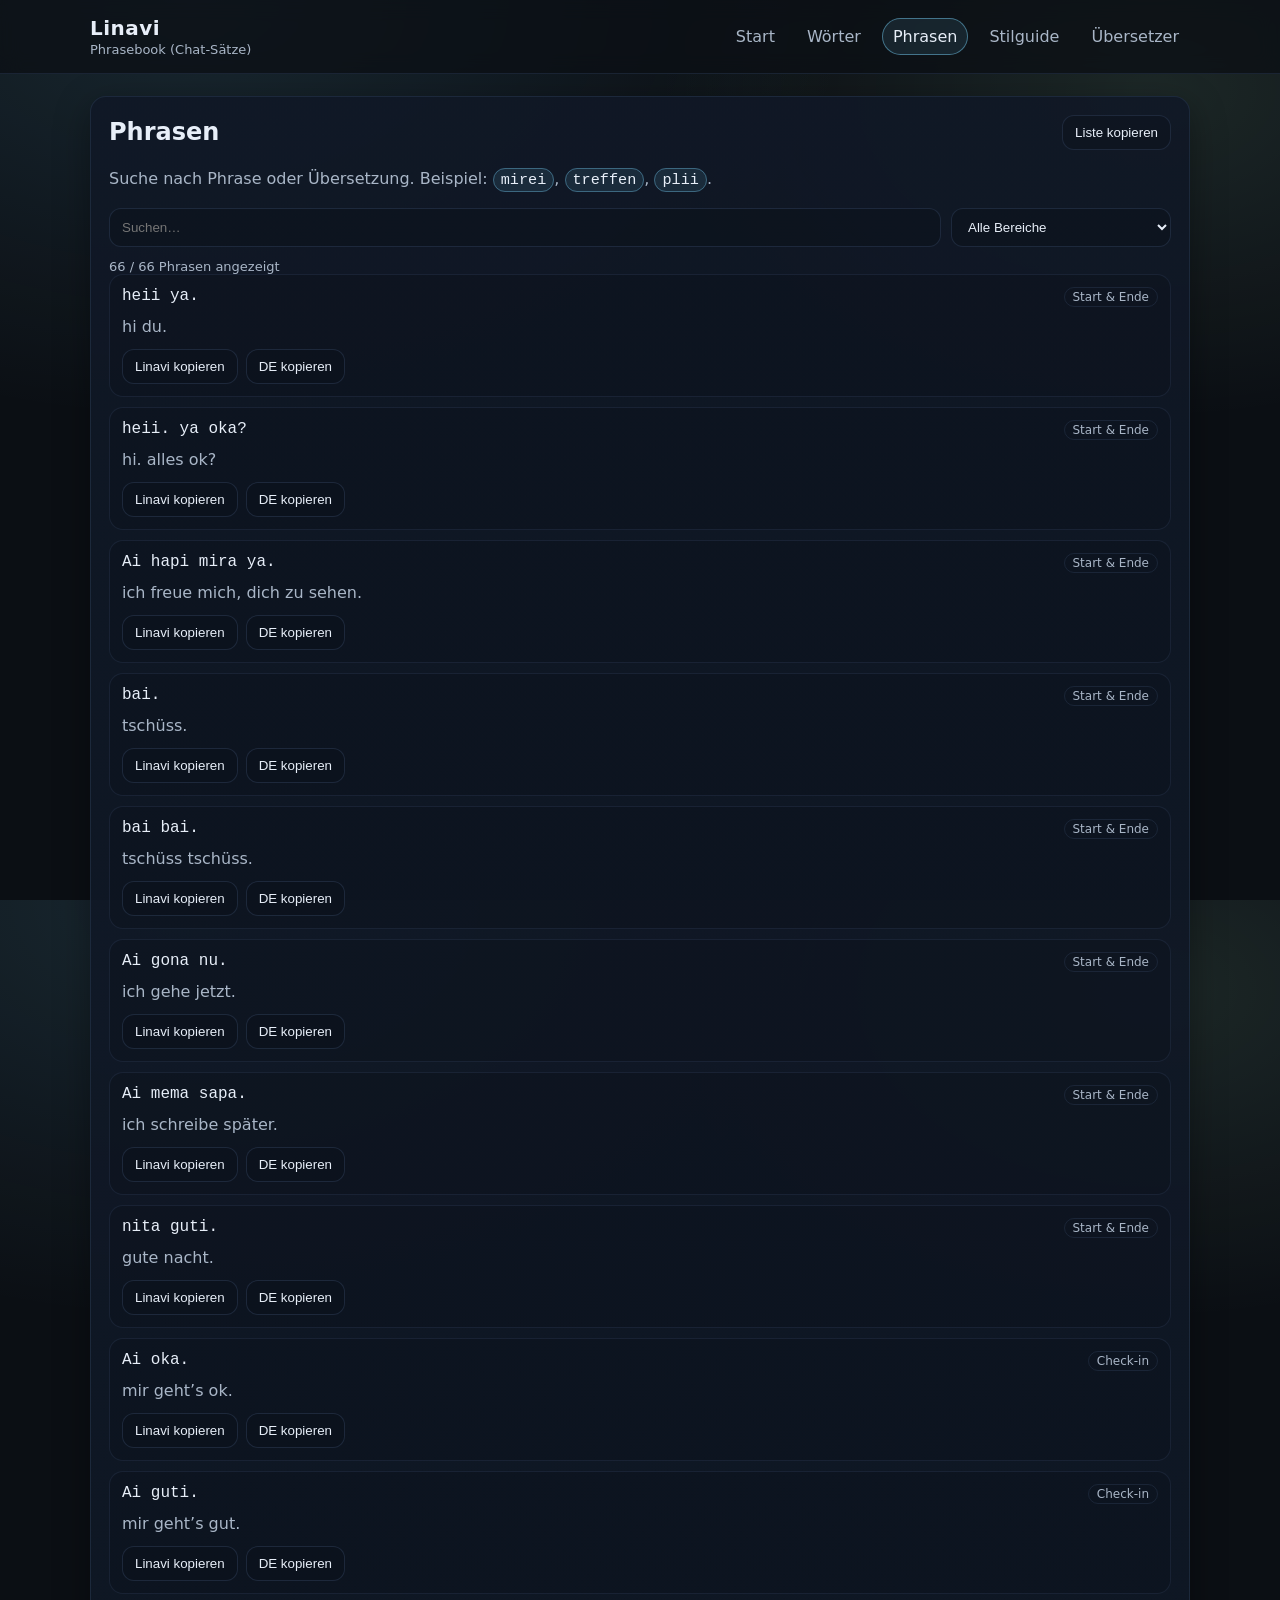
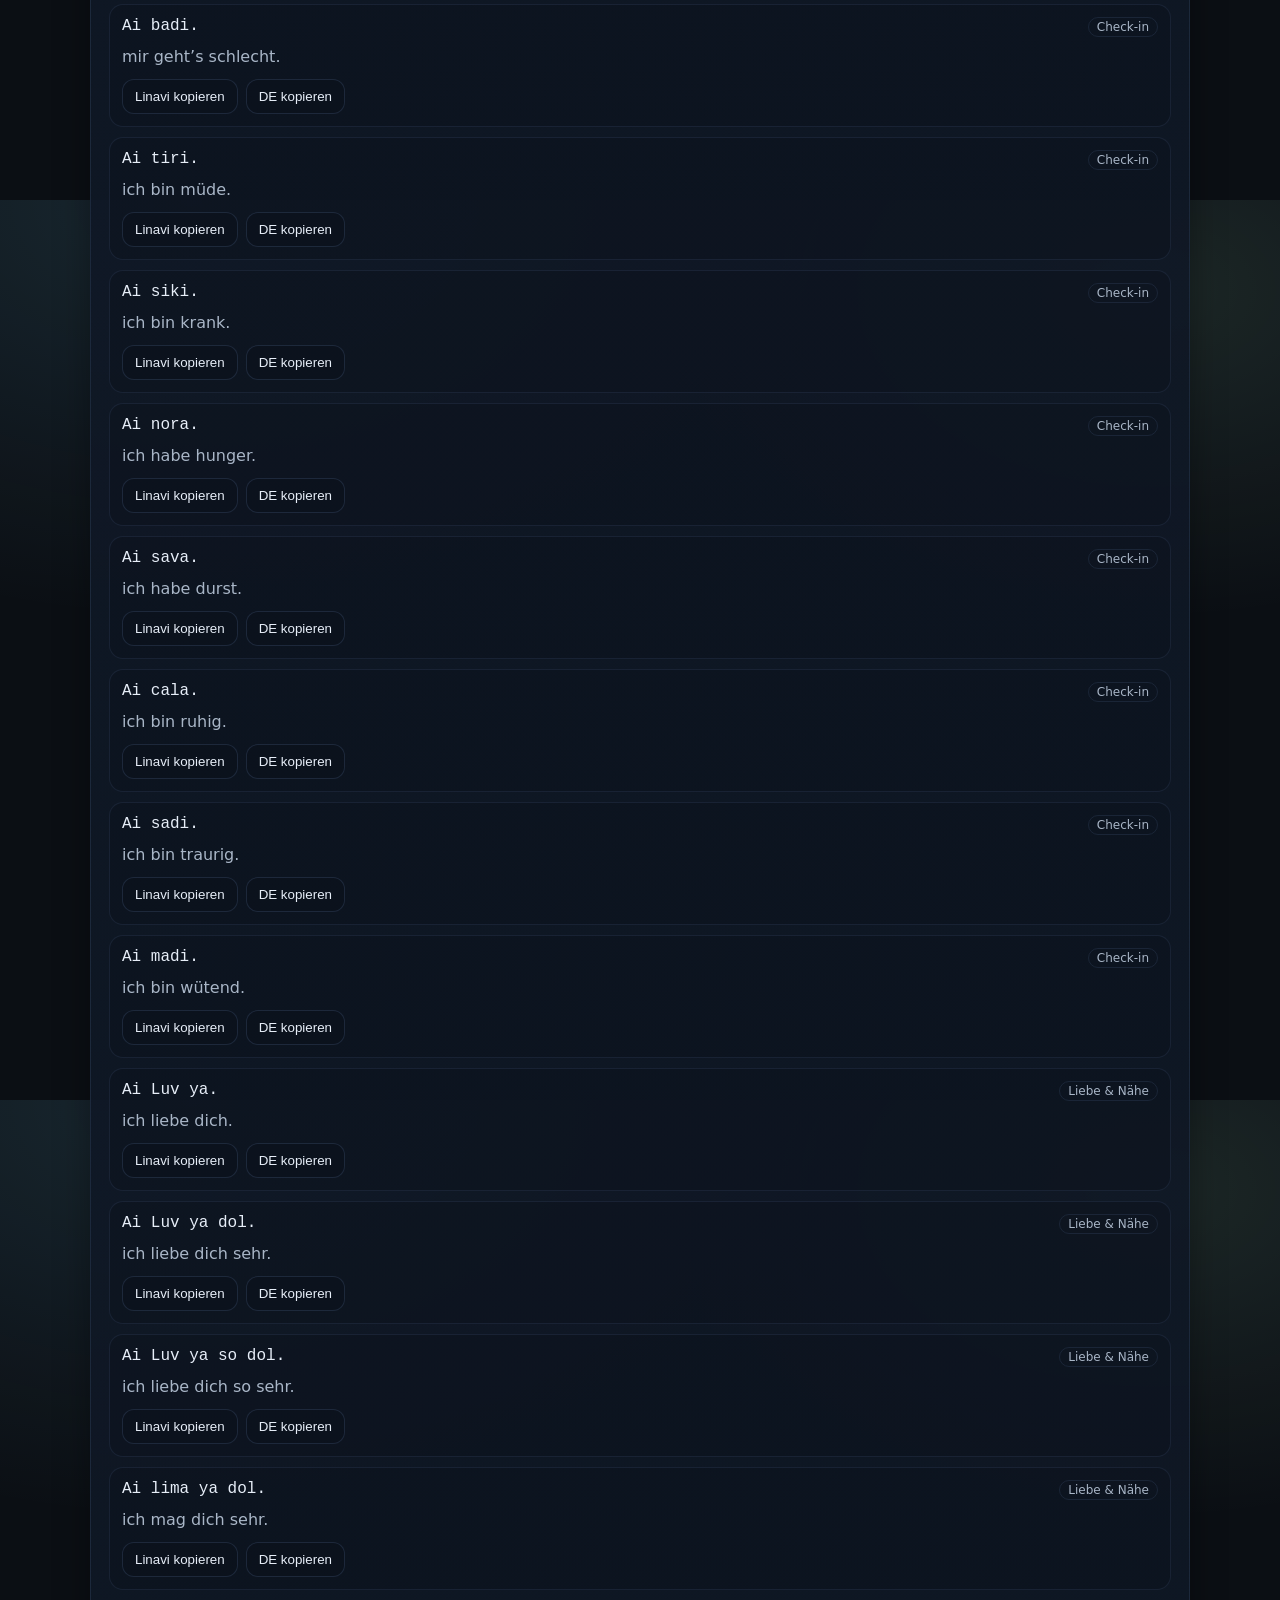
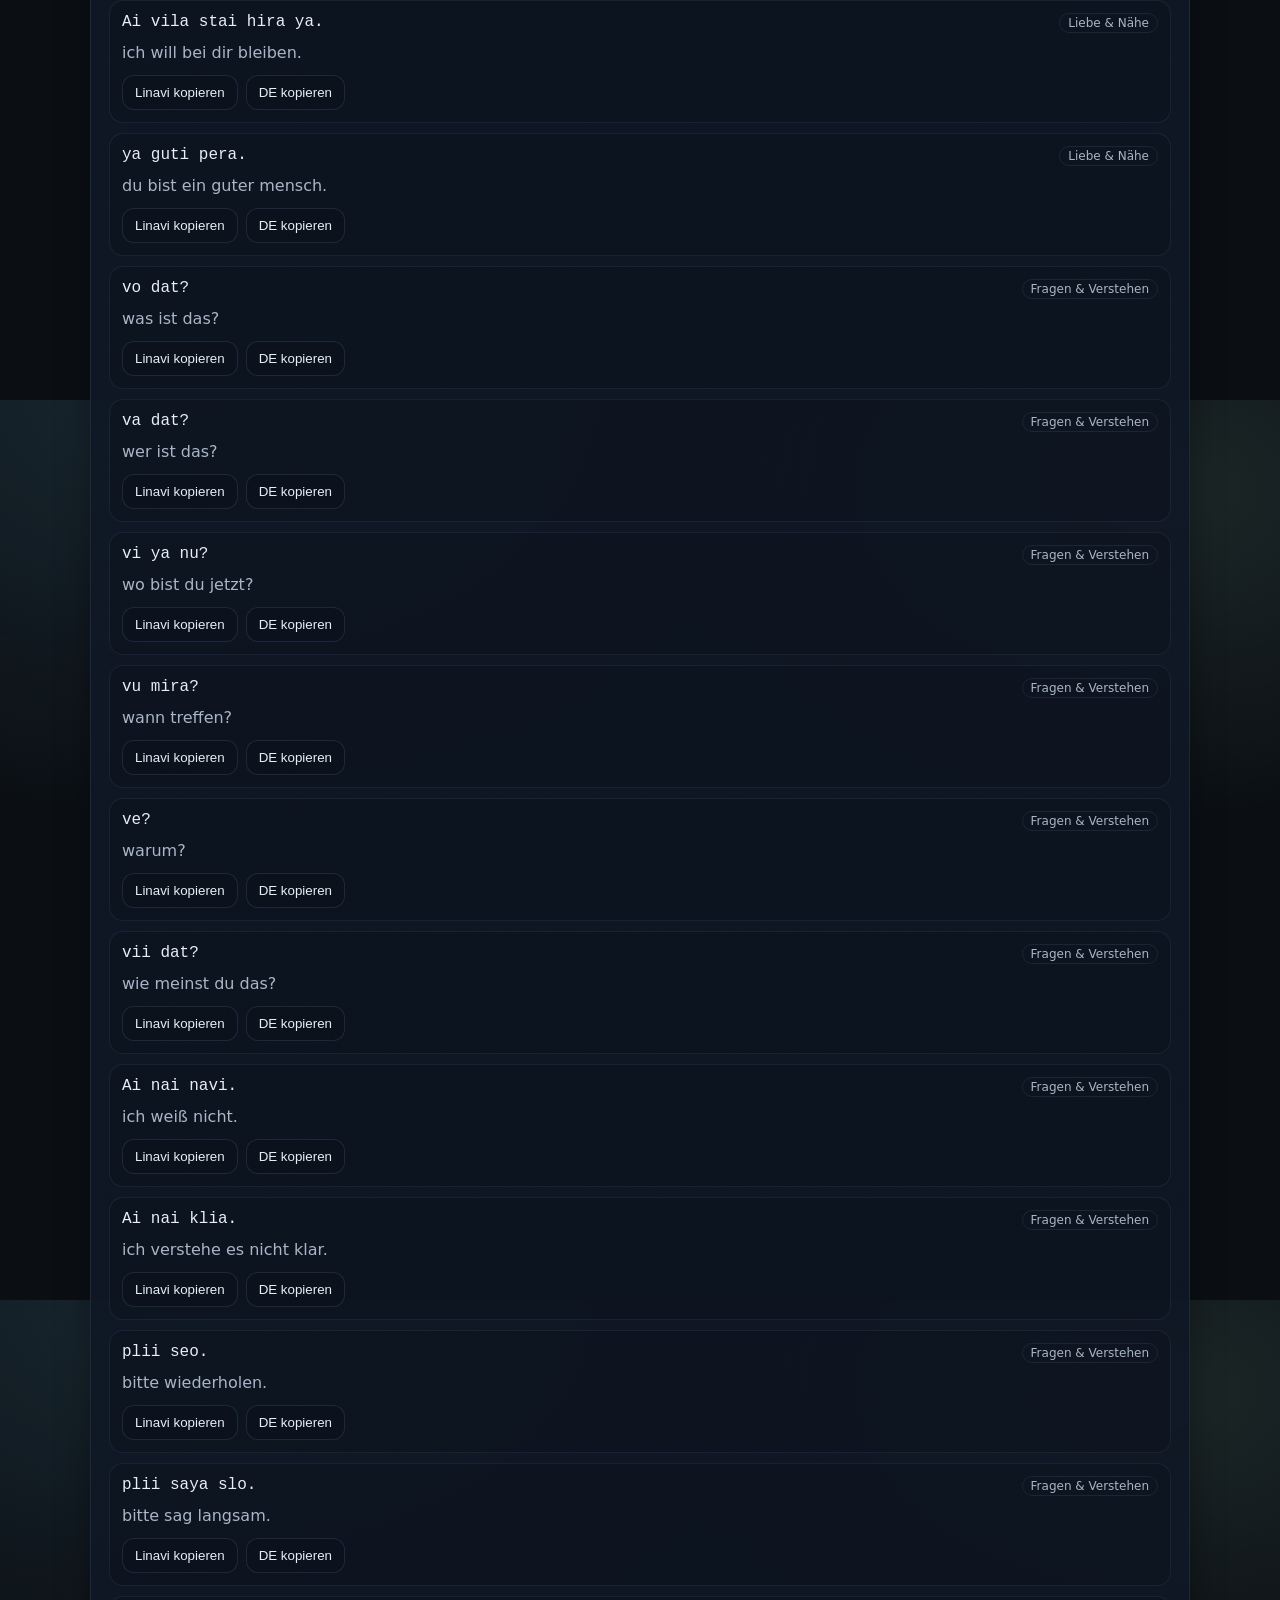
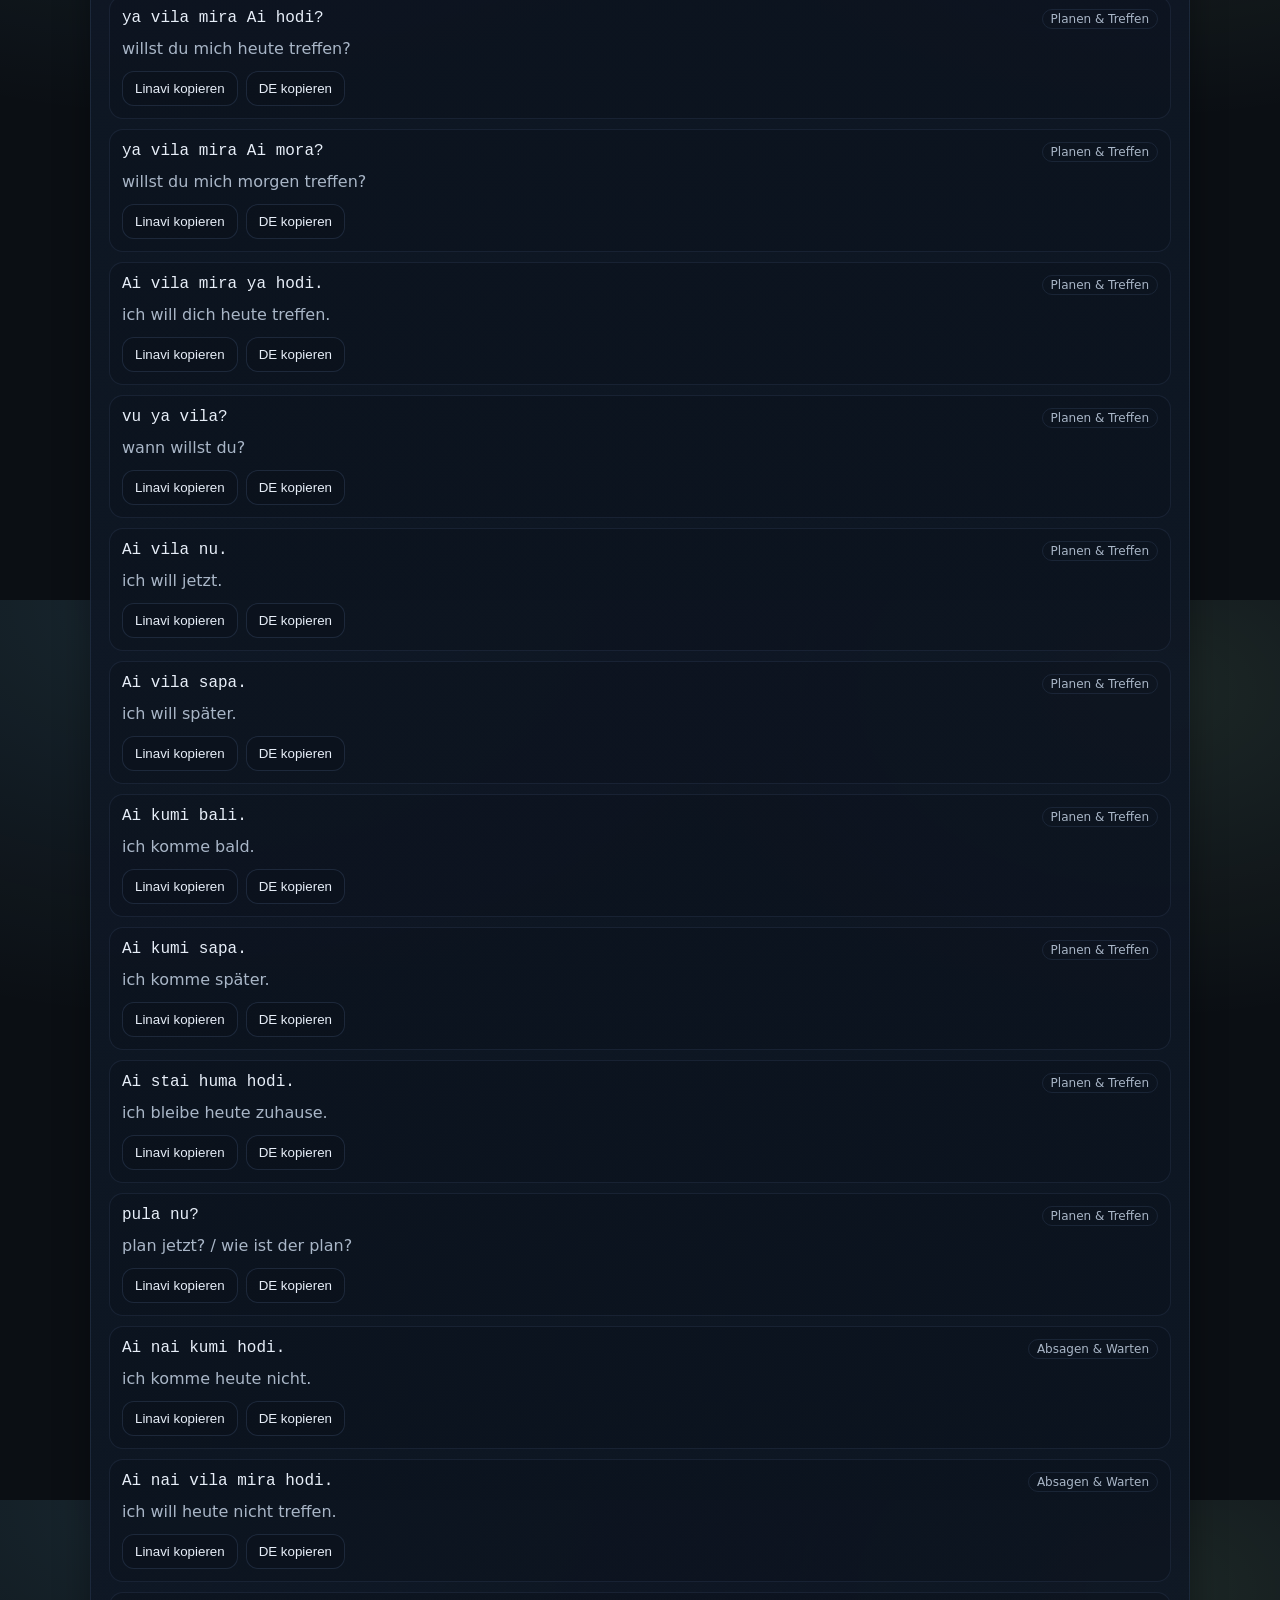
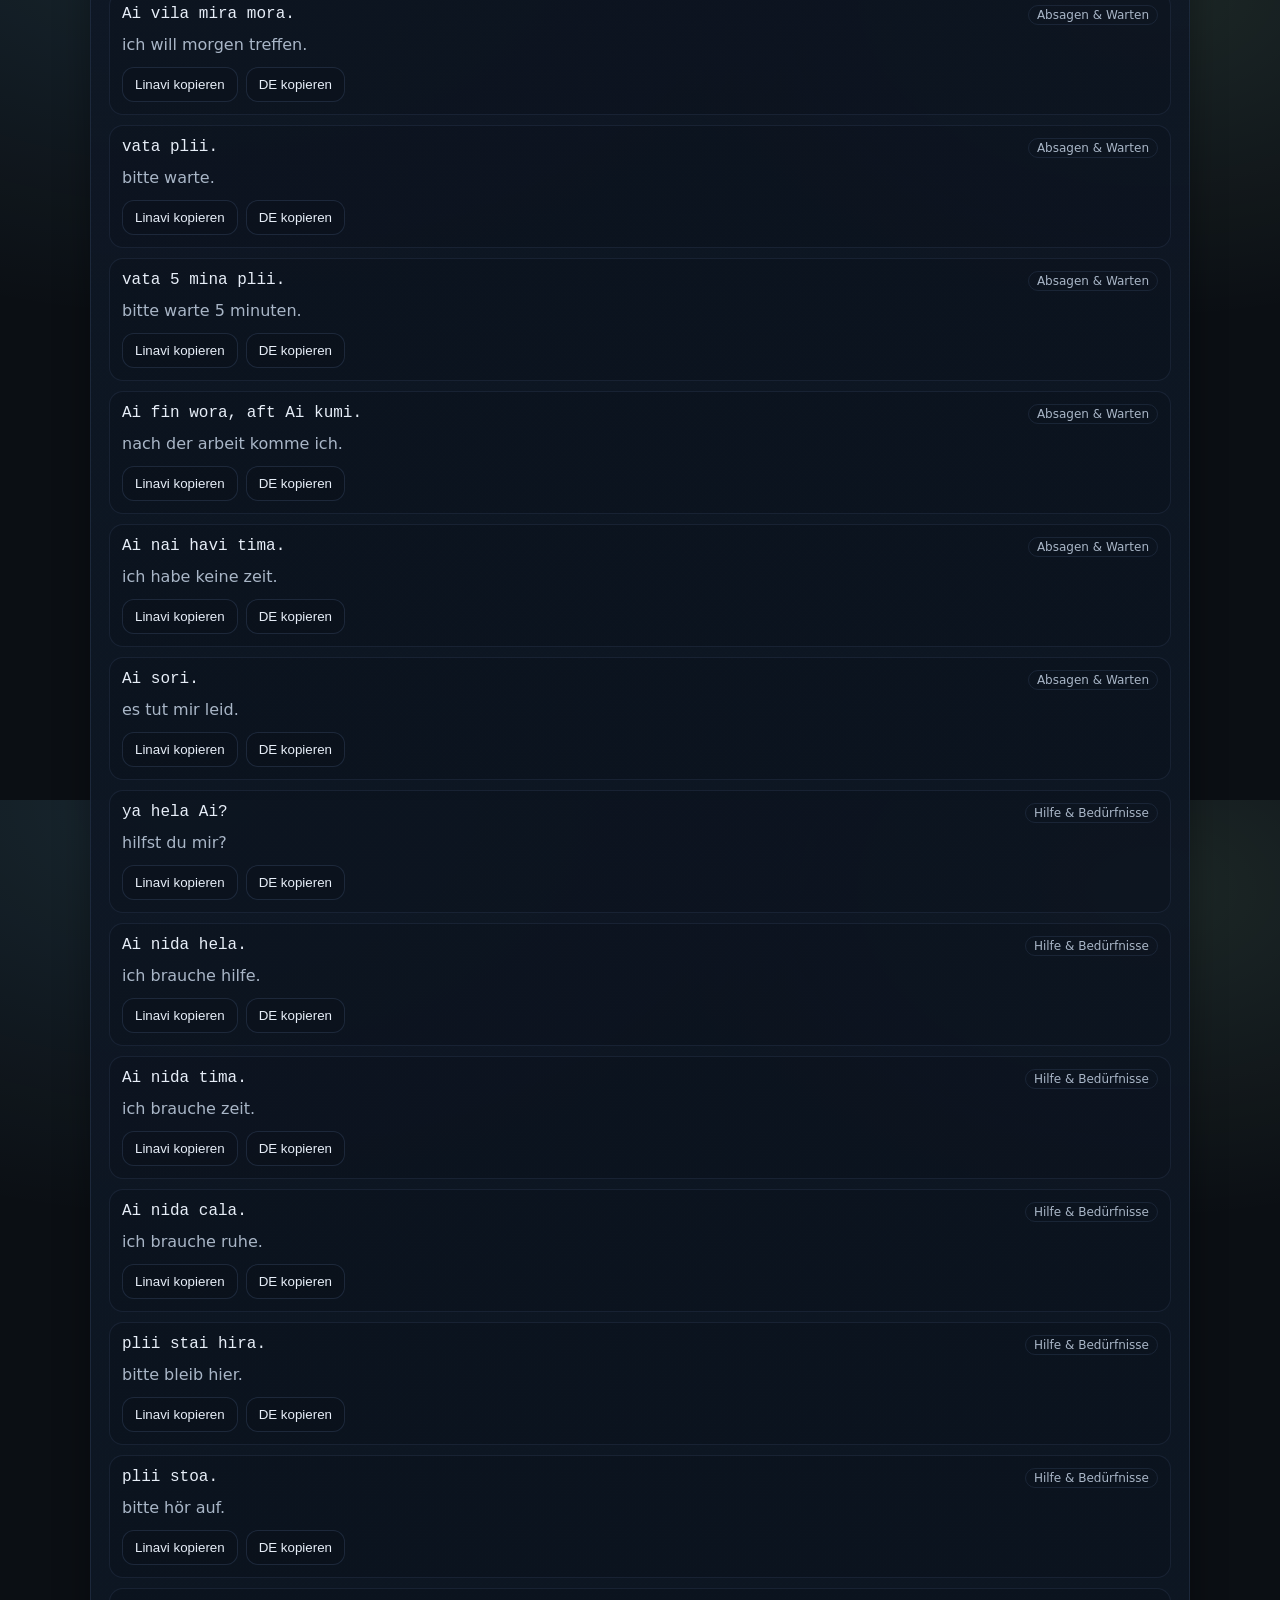
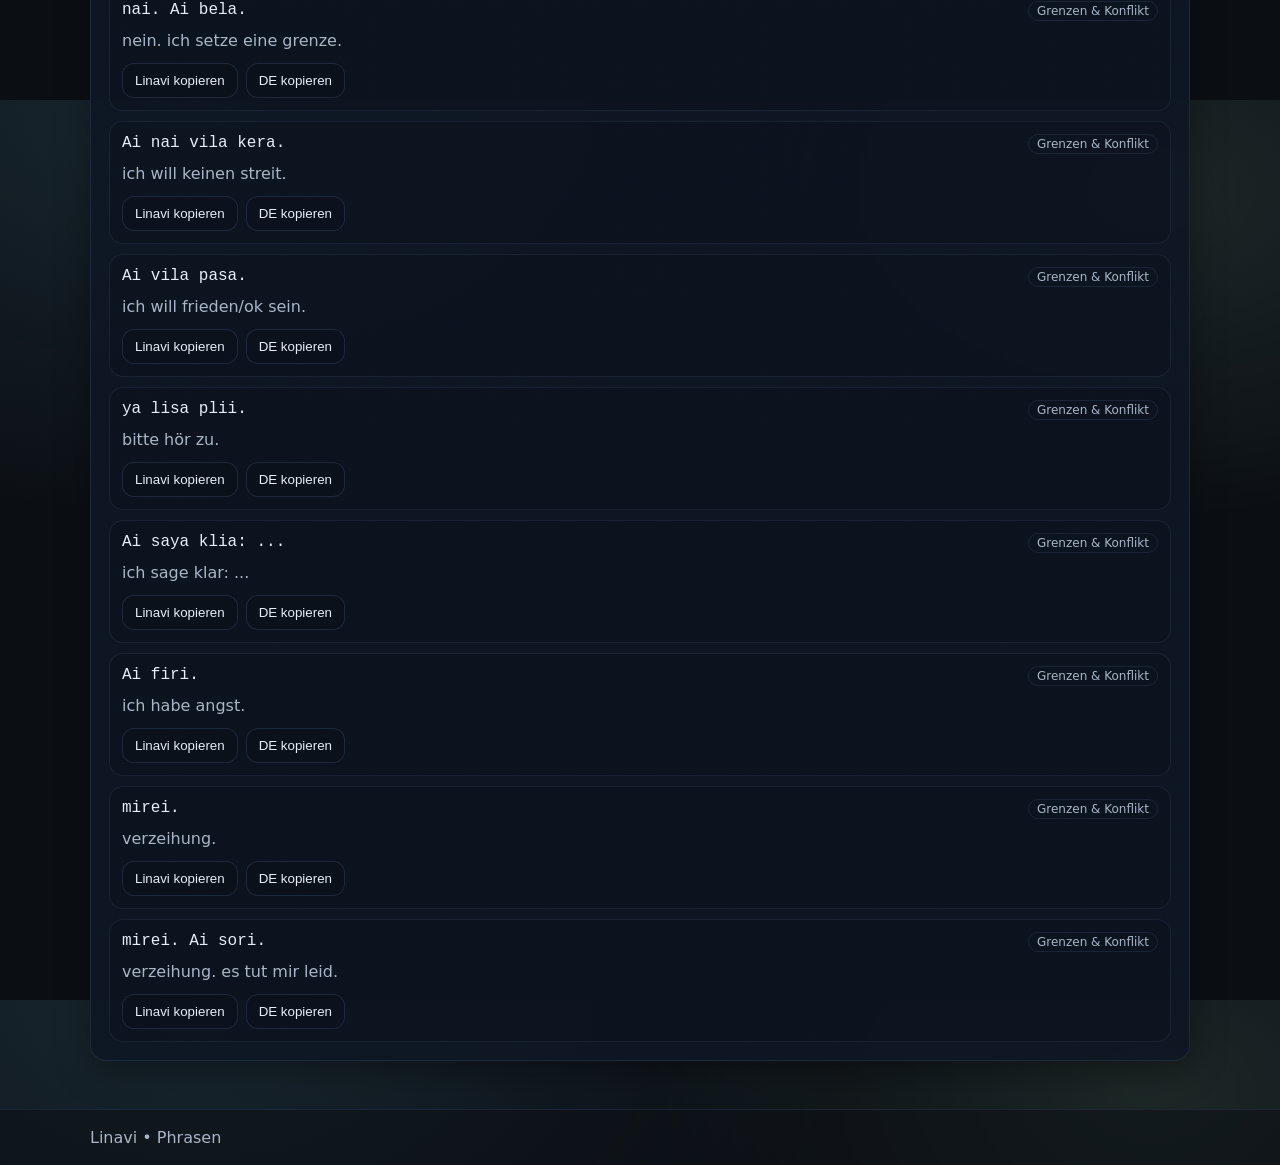
==== phrasen.html @ 2fb3699c "Initial commit: Linavi chat language reference site Co-Authored-By: Claude Sonnet 4.6 <noreply@anthr" ====
<!doctype html>
<html lang="de">
<head>
  <meta charset="utf-8" />
  <meta name="viewport" content="width=device-width,initial-scale=1" />
  <title>Linavi – Phrasebook</title>
  <link rel="stylesheet" href="styles.css" />
</head>
<body>
  <header class="site-header">
    <div class="wrap">
      <div class="brand">
        <div class="logo">Linavi</div>
        <div class="tag">Phrasebook (Chat‑Sätze)</div>
      </div>

      <nav class="nav">
        <a class="nav__link" href="index.html">Start</a>
        <a class="nav__link" href="woerter.html">Wörter</a>
        <a class="nav__link is-active" href="phrasen.html">Phrasen</a>
        <a class="nav__link" href="stilguide.html">Stilguide</a>
        <a class="nav__link" href="translate.html">Übersetzer</a>
      </nav>
    </div>
  </header>

  <main class="wrap">
    <section class="card">
      <div class="row">
        <h1>Phrasen</h1>
        <div class="row__right">
          <button class="btn btn--ghost" id="btnCopyPhrases">Liste kopieren</button>
        </div>
      </div>

      <p class="muted">
        Suche nach Phrase oder Übersetzung.
        Beispiel: <span class="w">mirei</span>, <span class="w">treffen</span>, <span class="w">plii</span>.
      </p>

      <div class="controls">
        <input id="phraseSearch" class="input" type="search" placeholder="Suchen…" autocomplete="off" />
        <select id="phraseSection" class="select">
          <option value="all">Alle Bereiche</option>
        </select>
      </div>

      <div id="phraseStats" class="muted small"></div>

      <div id="phraseList" class="phrase-list"></div>
    </section>
  </main>

  <footer class="site-footer">
    <div class="wrap">
      <span class="muted">Linavi • Phrasen</span>
    </div>
  </footer>

  <script src="app.js"></script>
  <script>window.LINAVI_PAGE = "phrases";</script>
</body>
</html>
---- styles.css ----
:root{
  --bg:#0b0f14;
  --card:#101826;
  --card2:#0e1724;
  --text:#e7eef8;
  --muted:#a9b6c7;
  --line:#233146;
  --accent:#7bd6ff;
  --accent2:#b7ffcf;

  --radius:16px;
  --shadow: 0 10px 35px rgba(0,0,0,.35);
  --mono: ui-monospace, SFMono-Regular, Menlo, Monaco, Consolas, "Liberation Mono", "Courier New", monospace;
  --sans: ui-sans-serif, system-ui, -apple-system, Segoe UI, Roboto, Arial, "Noto Sans", "Liberation Sans", sans-serif;
}

*{ box-sizing:border-box; }
html,body{ height:100%; }
body{
  margin:0;
  font-family:var(--sans);
  background: radial-gradient(1100px 700px at 15% 0%, rgba(123,214,255,.12), transparent 60%),
              radial-gradient(900px 600px at 90% 10%, rgba(183,255,207,.10), transparent 55%),
              var(--bg);
  color:var(--text);
}

.wrap{
  width:min(1100px, 92vw);
  margin:0 auto;
}

.site-header{
  position:sticky;
  top:0;
  z-index:20;
  backdrop-filter: blur(10px);
  background: rgba(11,15,20,.75);
  border-bottom: 1px solid rgba(35,49,70,.6);
}

.site-header .wrap{
  padding:16px 0;
  display:flex;
  align-items:center;
  justify-content:space-between;
  gap:16px;
  flex-wrap:wrap;
}

.brand{ display:flex; flex-direction:column; gap:2px; }
.logo{
  font-weight:800;
  letter-spacing:.5px;
  font-size:20px;
}
.tag{ color:var(--muted); font-size:13px; }

.nav{ display:flex; gap:10px; flex-wrap:wrap; }
.nav__link{
  color:var(--muted);
  text-decoration:none;
  padding:8px 10px;
  border:1px solid transparent;
  border-radius:999px;
}
.nav__link:hover{
  color:var(--text);
  border-color: rgba(35,49,70,.8);
  background: rgba(16,24,38,.45);
}
.nav__link.is-active{
  color:var(--text);
  border-color: rgba(123,214,255,.45);
  background: rgba(123,214,255,.10);
}

main.wrap{ padding: 22px 0 32px; }

.card{
  background: linear-gradient(180deg, rgba(16,24,38,.92), rgba(14,23,36,.92));
  border:1px solid rgba(35,49,70,.7);
  border-radius: var(--radius);
  box-shadow: var(--shadow);
  padding:18px;
  margin: 0 0 16px 0;
}

.hero h1{ margin-top:0; }
h1,h2,h3{ line-height:1.2; }
p{ line-height:1.6; }

.muted{ color:var(--muted); }
.small{ font-size: 13px; }

.grid{ display:grid; gap:14px; }
.grid--2{ grid-template-columns: repeat(2, minmax(0,1fr)); }
@media (max-width: 860px){
  .grid--2{ grid-template-columns: 1fr; }
}

.panel{
  background: rgba(11,15,20,.35);
  border: 1px solid rgba(35,49,70,.55);
  border-radius: 14px;
  padding: 14px;
}

.list{ margin: 10px 0 0; padding-left: 18px; }
.list li{ margin: 6px 0; }

.w{
  font-family: var(--mono);
  font-size: .95em;
  padding: 2px 7px;
  border-radius: 999px;
  border: 1px solid rgba(123,214,255,.35);
  background: rgba(123,214,255,.10);
  color: var(--text);
}

.example{
  border: 1px solid rgba(35,49,70,.55);
  background: rgba(11,15,20,.25);
  border-radius: 14px;
  padding: 12px;
  margin: 10px 0;
}
.example__src{
  font-family: var(--mono);
  font-size: 14px;
}
.example__gloss{ color: var(--muted); margin-top: 6px; }

.controls{
  display:flex;
  gap:10px;
  flex-wrap:wrap;
  margin: 12px 0;
}
.input, .select{
  background: rgba(11,15,20,.35);
  border: 1px solid rgba(35,49,70,.75);
  color: var(--text);
  padding: 10px 12px;
  border-radius: 12px;
  outline: none;
}
.input{ flex: 1 1 260px; }
.select{ flex: 0 0 220px; }
.input:focus, .select:focus{
  border-color: rgba(123,214,255,.55);
  box-shadow: 0 0 0 3px rgba(123,214,255,.12);
}

.table-wrap{ overflow:auto; border-radius: 14px; border:1px solid rgba(35,49,70,.55); }
.table{
  width:100%;
  border-collapse:collapse;
  min-width: 720px;
}
.table th, .table td{
  text-align:left;
  padding: 12px 12px;
  border-bottom: 1px solid rgba(35,49,70,.45);
}
.table th{
  position:sticky;
  top:0;
  background: rgba(16,24,38,.95);
  font-size: 13px;
  color: var(--muted);
}
.table td:nth-child(1){ font-family: var(--mono); }
.table tr:hover td{ background: rgba(123,214,255,.06); }

.phrase-list{
  display:grid;
  gap: 10px;
}
.phrase{
  border: 1px solid rgba(35,49,70,.55);
  background: rgba(11,15,20,.25);
  border-radius: 14px;
  padding: 12px;
}
.phrase__top{
  display:flex;
  justify-content:space-between;
  gap:12px;
  flex-wrap:wrap;
}
.phrase__src{
  font-family: var(--mono);
}
.phrase__sec{
  color: var(--muted);
  font-size: 12px;
  border: 1px solid rgba(35,49,70,.6);
  padding: 2px 8px;
  border-radius: 999px;
}
.phrase__gloss{ color: var(--muted); margin-top: 8px; line-height:1.5; }
.phrase__actions{ margin-top: 10px; display:flex; gap:8px; flex-wrap:wrap; }

.btn{
  border: 1px solid rgba(123,214,255,.55);
  background: rgba(123,214,255,.14);
  color: var(--text);
  padding: 9px 12px;
  border-radius: 12px;
  cursor:pointer;
  text-decoration:none;
  display:inline-block;
}
.btn:hover{ background: rgba(123,214,255,.20); }
.btn--ghost{
  border-color: rgba(35,49,70,.75);
  background: rgba(11,15,20,.25);
}
.btn--ghost:hover{
  border-color: rgba(123,214,255,.35);
  background: rgba(123,214,255,.08);
}

.row{
  display:flex;
  align-items:center;
  justify-content:space-between;
  gap:12px;
  flex-wrap:wrap;
}
.row h1{ margin: 0; }
.row__right{ display:flex; gap:10px; flex-wrap:wrap; }

.site-footer{
  border-top: 1px solid rgba(35,49,70,.6);
  padding: 18px 0;
  background: rgba(11,15,20,.55);
}

.prose h2{ margin-top: 18px; }
.prose .rule{
  border-left: 3px solid rgba(183,255,207,.55);
  padding-left: 12px;
  margin: 12px 0;
}
.code{
  font-family: var(--mono);
  background: rgba(11,15,20,.35);
  border: 1px solid rgba(35,49,70,.55);
  border-radius: 12px;
  padding: 10px 12px;
  overflow:auto;
}

.textarea{
  width:100%;
  background: rgba(11,15,20,.35);
  border: 1px solid rgba(35,49,70,.75);
  color: var(--text);
  padding: 10px 12px;
  border-radius: 12px;
  outline: none;
  resize: vertical;
  min-height: 160px;
}
.textarea:focus{
  border-color: rgba(123,214,255,.55);
  box-shadow: 0 0 0 3px rgba(123,214,255,.12);
}
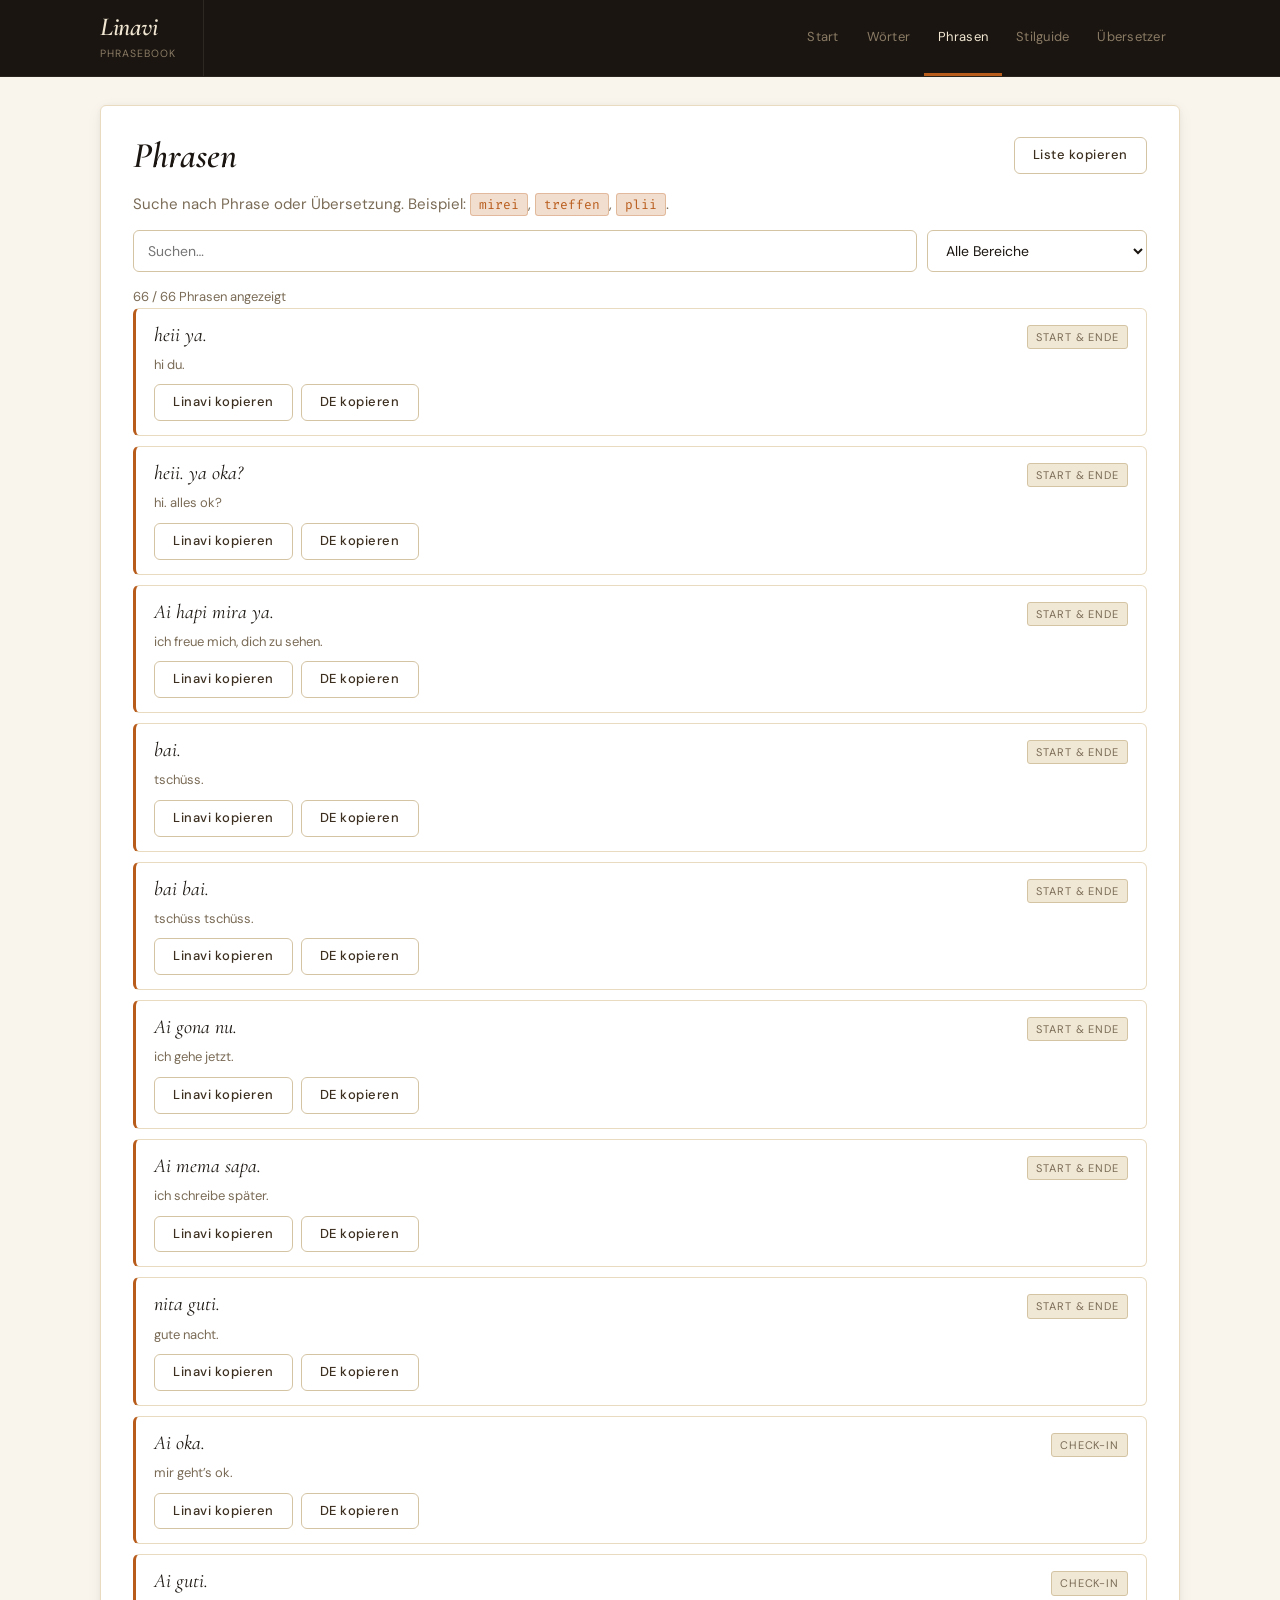
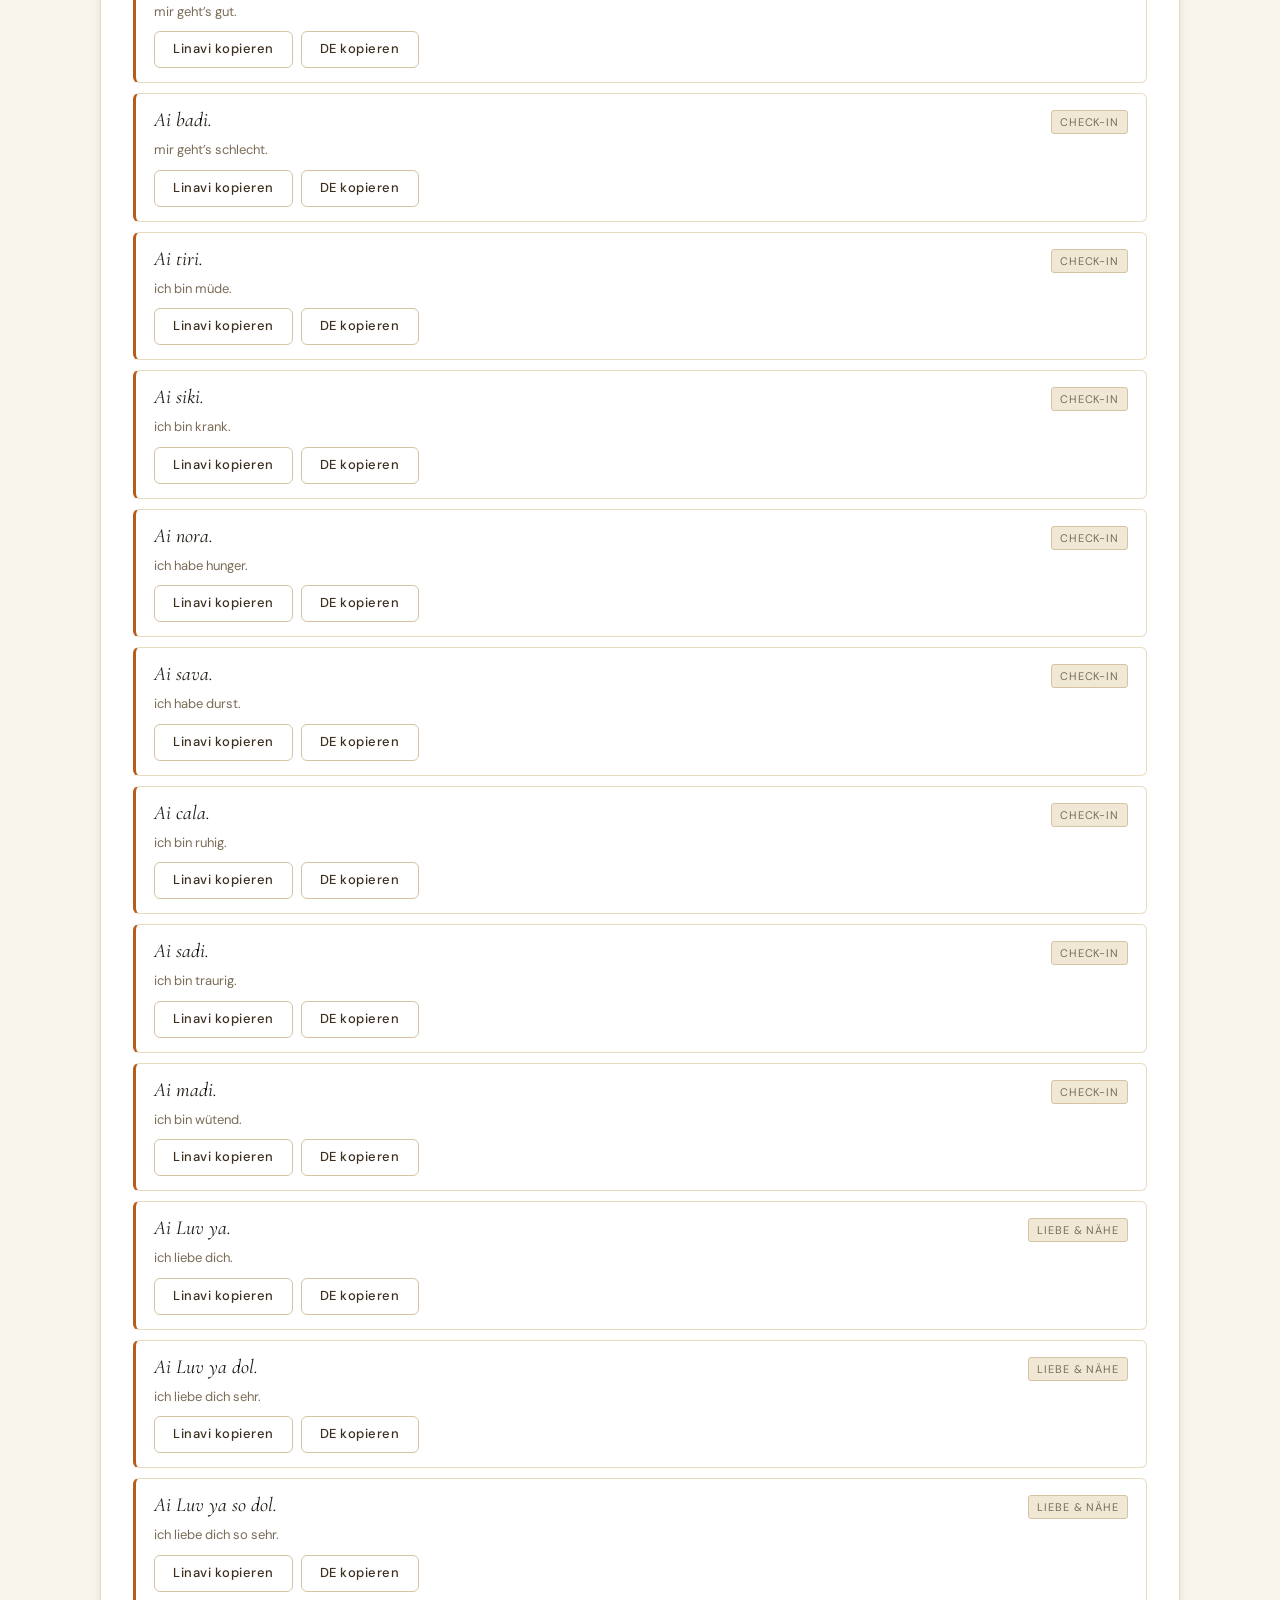
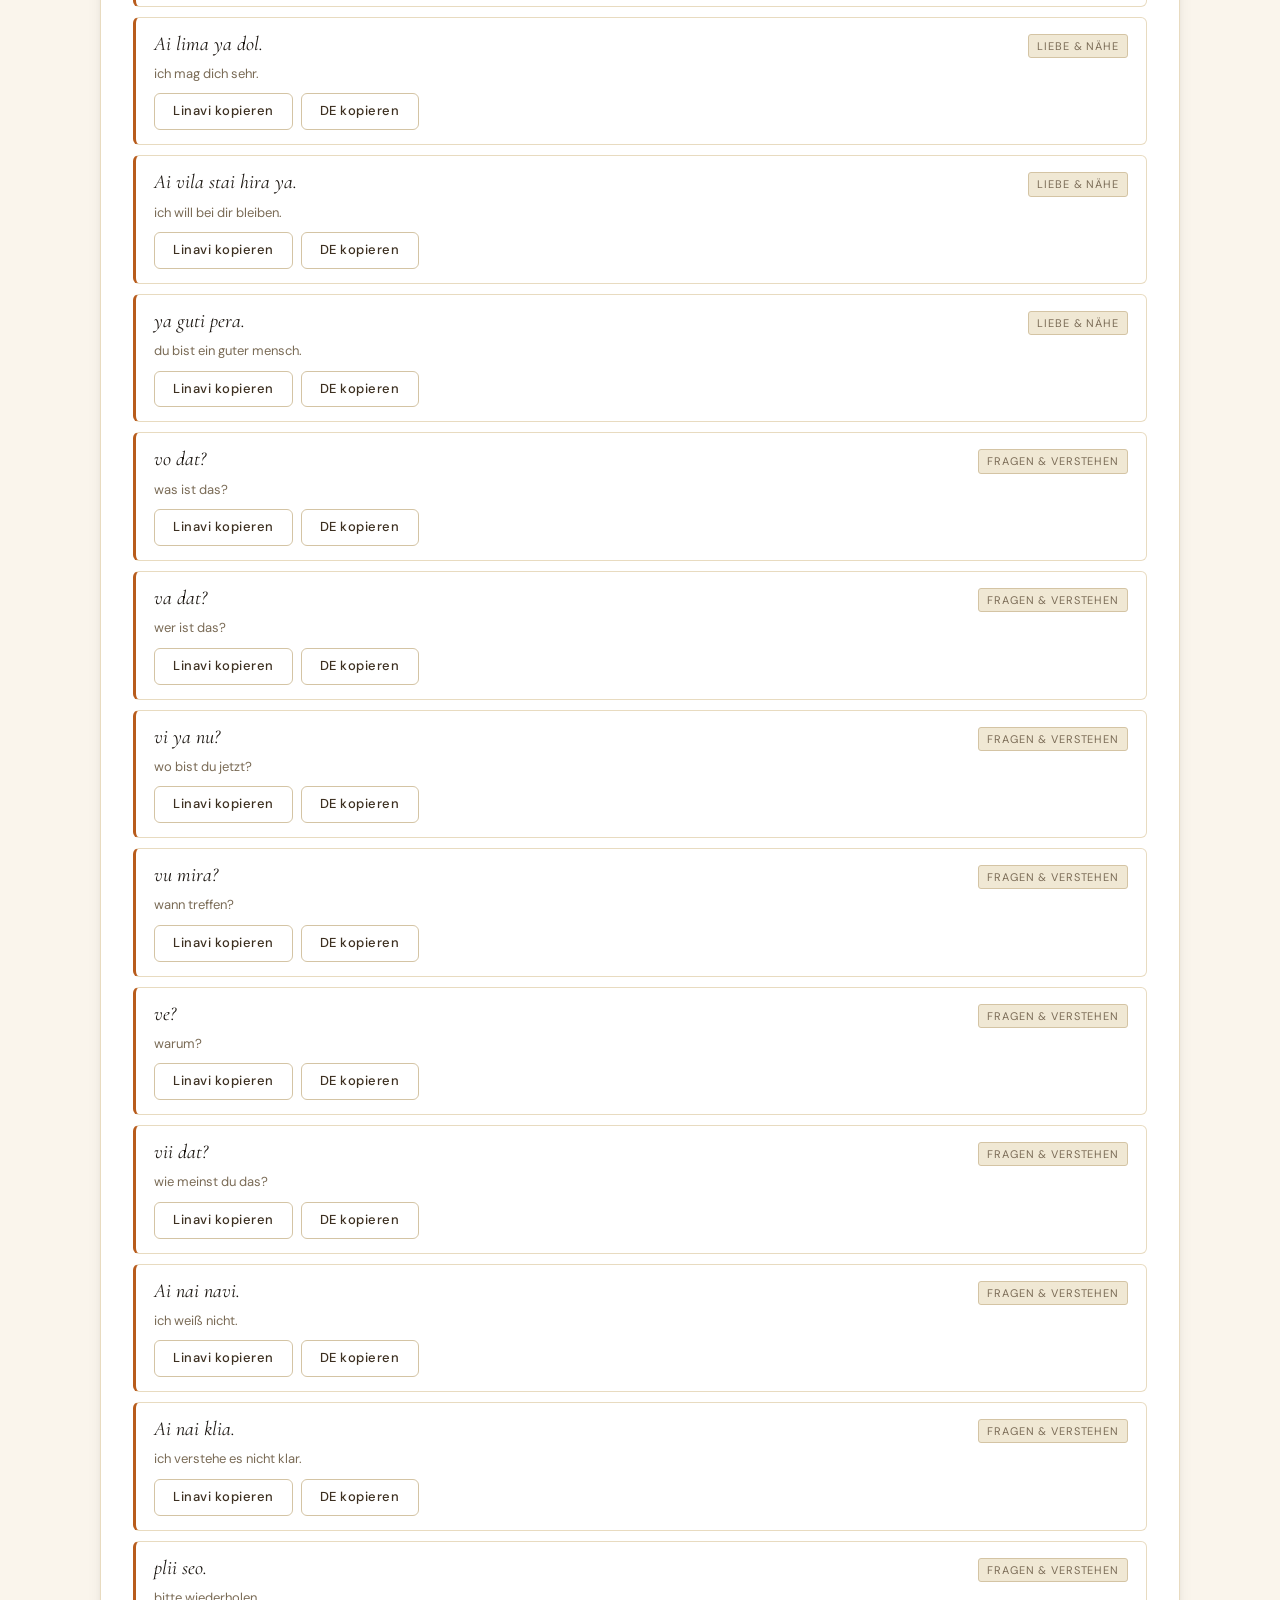
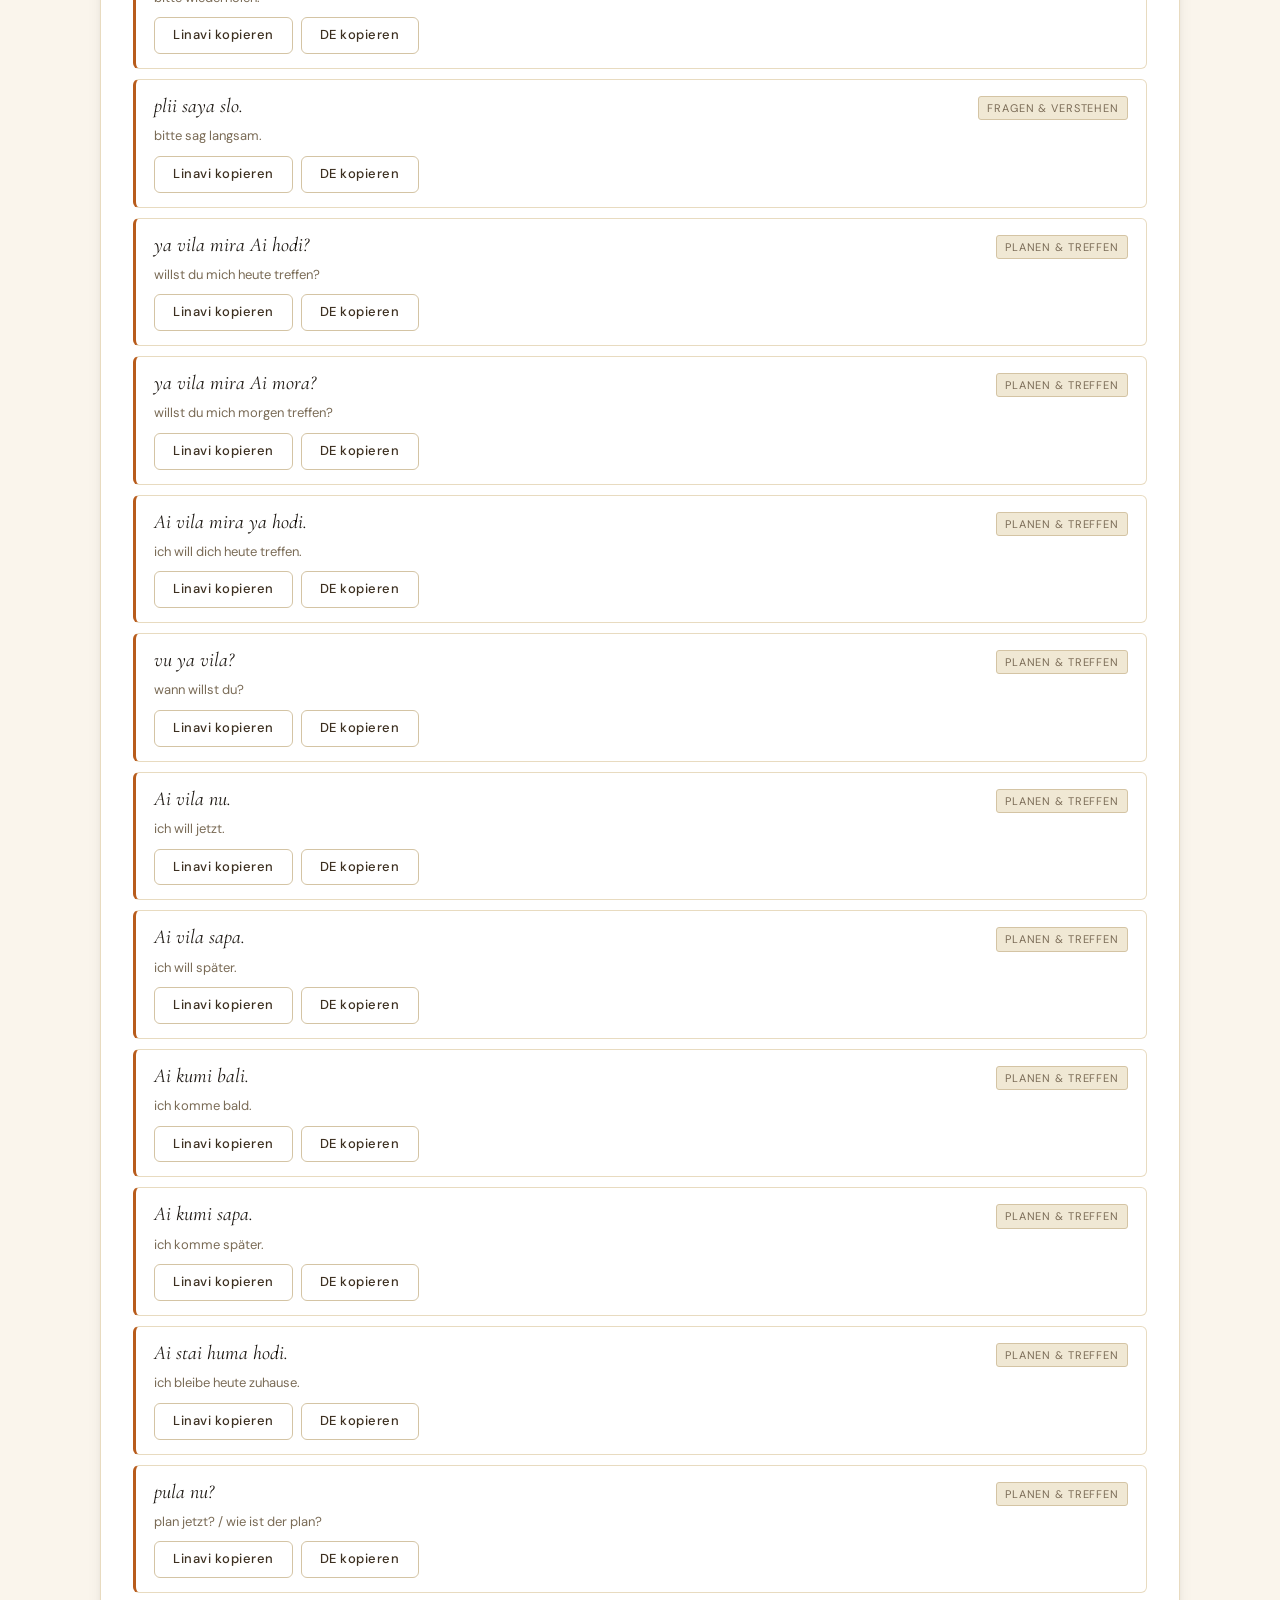
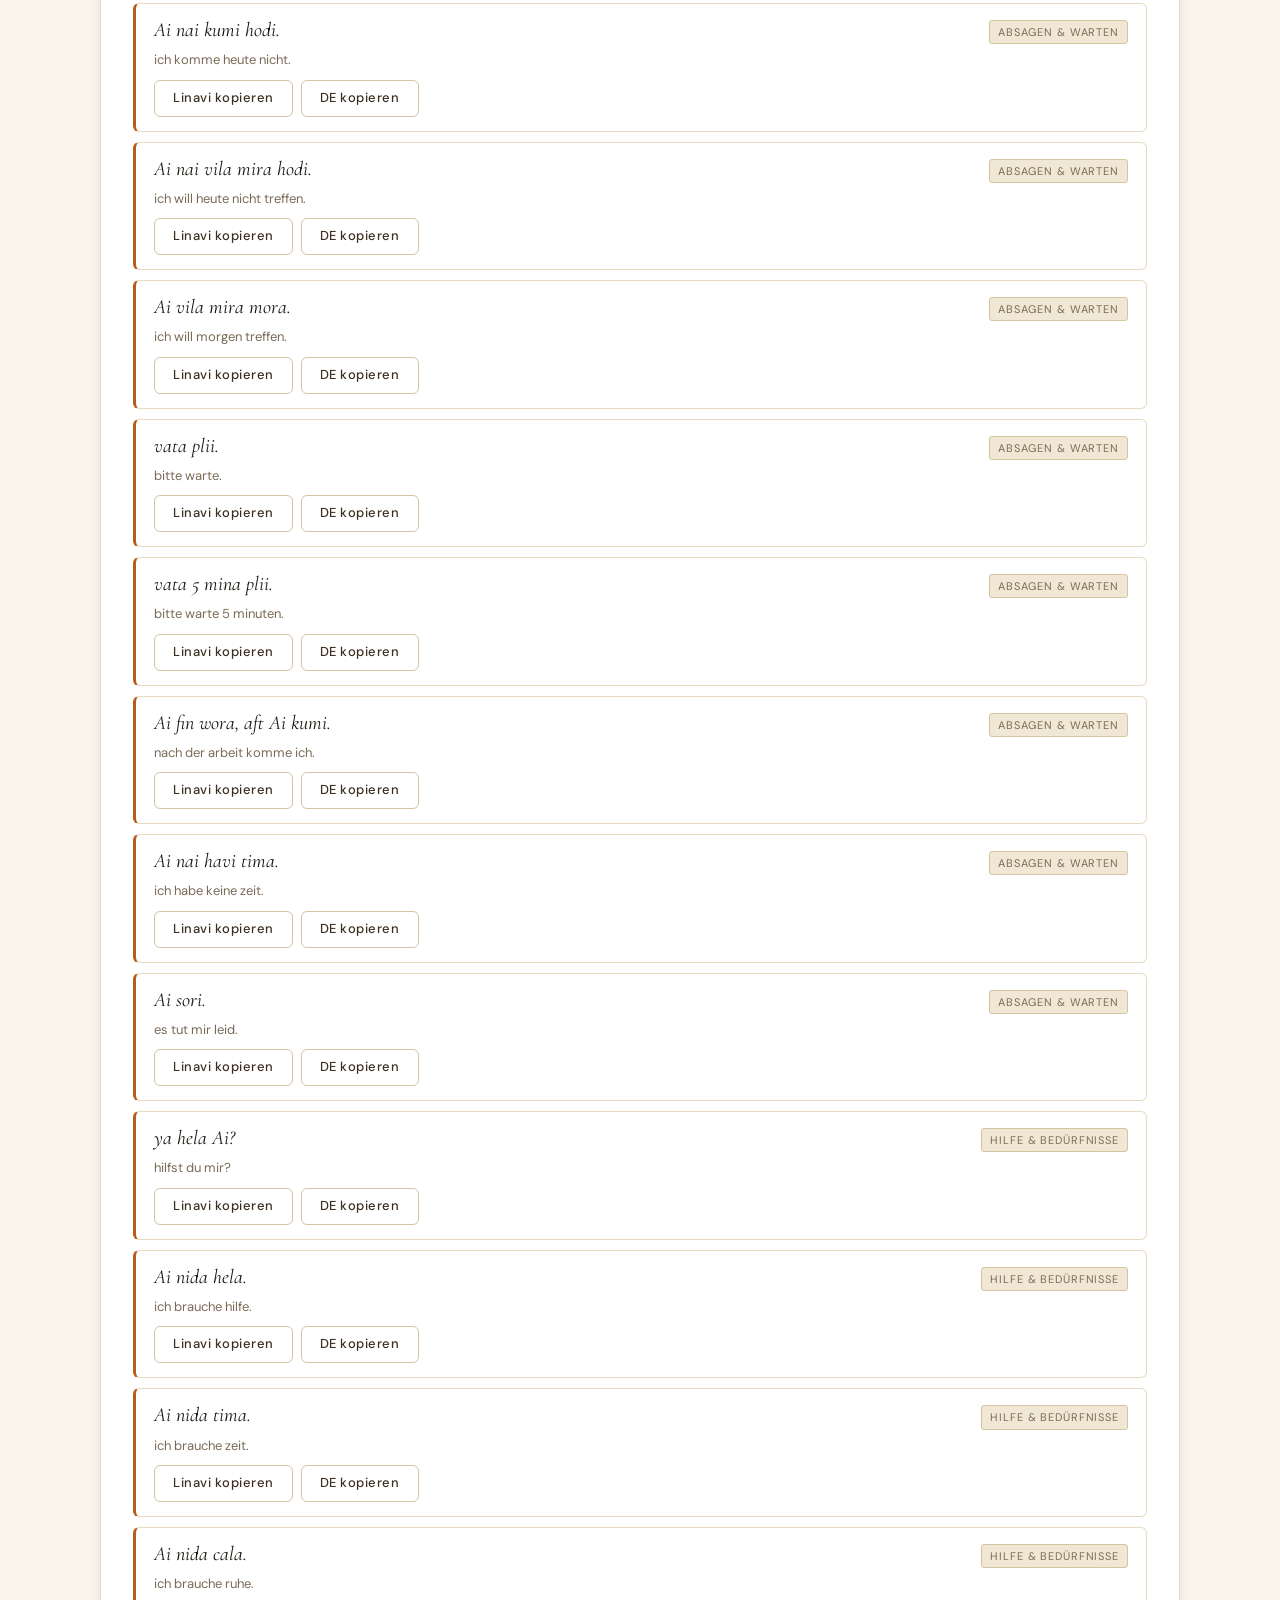
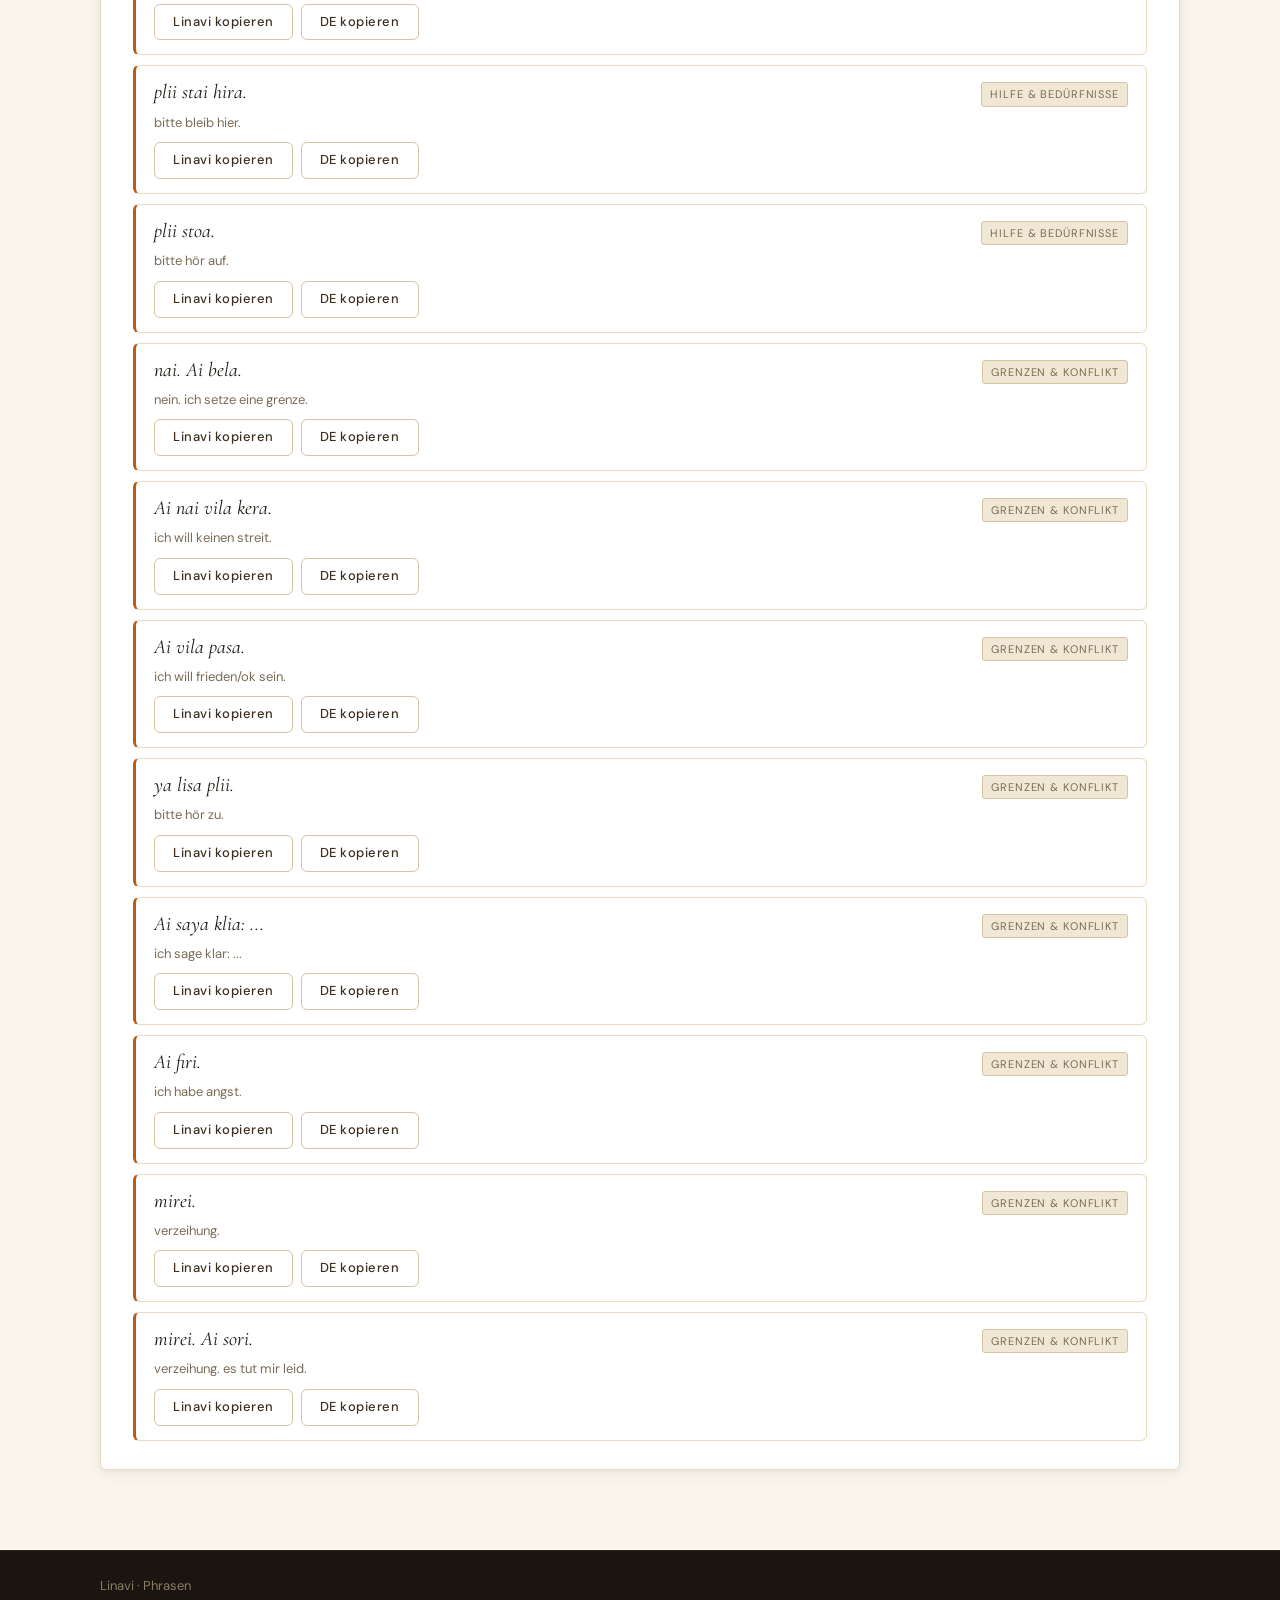
==== commit 20b6f0bf: "redesign: warm editorial theme replacing dark glassmorphism - New palette: cream (#FAF5EC), terracot" ====
--- a/phrasen.html
+++ b/phrasen.html
@@ -11,7 +11,7 @@
     <div class="wrap">
       <div class="brand">
         <div class="logo">Linavi</div>
-        <div class="tag">Phrasebook (Chat‑Sätze)</div>
+        <div class="tag">Phrasebook</div>
       </div>
 
       <nav class="nav">
@@ -53,11 +53,11 @@
 
   <footer class="site-footer">
     <div class="wrap">
-      <span class="muted">Linavi • Phrasen</span>
+      <span class="muted">Linavi · Phrasen</span>
     </div>
   </footer>
 
   <script src="app.js"></script>
   <script>window.LINAVI_PAGE = "phrases";</script>
 </body>
-</html>+</html>
--- a/styles.css
+++ b/styles.css
@@ -1,271 +1,580 @@
-:root{
-  --bg:#0b0f14;
-  --card:#101826;
-  --card2:#0e1724;
-  --text:#e7eef8;
-  --muted:#a9b6c7;
-  --line:#233146;
-  --accent:#7bd6ff;
-  --accent2:#b7ffcf;
-
-  --radius:16px;
-  --shadow: 0 10px 35px rgba(0,0,0,.35);
-  --mono: ui-monospace, SFMono-Regular, Menlo, Monaco, Consolas, "Liberation Mono", "Courier New", monospace;
-  --sans: ui-sans-serif, system-ui, -apple-system, Segoe UI, Roboto, Arial, "Noto Sans", "Liberation Sans", sans-serif;
-}
-
-*{ box-sizing:border-box; }
-html,body{ height:100%; }
-body{
-  margin:0;
-  font-family:var(--sans);
-  background: radial-gradient(1100px 700px at 15% 0%, rgba(123,214,255,.12), transparent 60%),
-              radial-gradient(900px 600px at 90% 10%, rgba(183,255,207,.10), transparent 55%),
-              var(--bg);
-  color:var(--text);
-}
-
-.wrap{
-  width:min(1100px, 92vw);
-  margin:0 auto;
-}
-
-.site-header{
-  position:sticky;
-  top:0;
-  z-index:20;
-  backdrop-filter: blur(10px);
-  background: rgba(11,15,20,.75);
-  border-bottom: 1px solid rgba(35,49,70,.6);
-}
-
-.site-header .wrap{
-  padding:16px 0;
-  display:flex;
-  align-items:center;
-  justify-content:space-between;
-  gap:16px;
-  flex-wrap:wrap;
-}
-
-.brand{ display:flex; flex-direction:column; gap:2px; }
-.logo{
-  font-weight:800;
-  letter-spacing:.5px;
-  font-size:20px;
-}
-.tag{ color:var(--muted); font-size:13px; }
-
-.nav{ display:flex; gap:10px; flex-wrap:wrap; }
-.nav__link{
-  color:var(--muted);
-  text-decoration:none;
-  padding:8px 10px;
-  border:1px solid transparent;
-  border-radius:999px;
-}
-.nav__link:hover{
-  color:var(--text);
-  border-color: rgba(35,49,70,.8);
-  background: rgba(16,24,38,.45);
-}
-.nav__link.is-active{
-  color:var(--text);
-  border-color: rgba(123,214,255,.45);
-  background: rgba(123,214,255,.10);
-}
-
-main.wrap{ padding: 22px 0 32px; }
-
-.card{
-  background: linear-gradient(180deg, rgba(16,24,38,.92), rgba(14,23,36,.92));
-  border:1px solid rgba(35,49,70,.7);
+/* Linavi – Warm Editorial Redesign */
+
+/* ---------- FONTS ---------- */
+@import url('https://fonts.googleapis.com/css2?family=Cormorant+Garamond:ital,wght@0,400;0,600;1,300;1,400;1,600&family=DM+Sans:ital,opsz,wght@0,9..40,300;0,9..40,400;0,9..40,500;1,9..40,300&family=Fira+Code:wght@400;500&display=optional');
+
+/* ---------- TOKENS ---------- */
+:root {
+  /* Palette – warm cream & terracotta */
+  --bg:         #FAF5EC;
+  --bg-alt:     #F0E8D4;
+  --bg-panel:   #EDE2CA;
+  --ink:        #1A1510;
+  --ink-2:      #3C2F20;
+  --muted:      #7A6B56;
+  --accent:     #B85C1C;
+  --accent-lt:  #F2DECE;
+  --gold:       #C2941A;
+  --gold-lt:    #F5EAC8;
+  --border:     #D4C4A4;
+  --border-lt:  #E8DBC0;
+
+  /* Dark zones – header & footer */
+  --dk-bg:      #1A1510;
+  --dk-bg-2:    #231D16;
+  --dk-text:    #F0E6D2;
+  --dk-muted:   #8A7B65;
+
+  /* Typography */
+  --serif:  'Cormorant Garamond', Georgia, 'Times New Roman', serif;
+  --sans:   'DM Sans', -apple-system, BlinkMacSystemFont, 'Segoe UI', Arial, sans-serif;
+  --mono:   'Fira Code', 'Cascadia Code', 'Courier New', ui-monospace, monospace;
+
+  /* Utilities */
+  --radius:     6px;
+  --shadow:     0 1px 6px rgba(26,21,16,.06), 0 4px 16px rgba(26,21,16,.05);
+  --shadow-lg:  0 8px 32px rgba(26,21,16,.10);
+}
+
+/* ---------- RESET ---------- */
+*, *::before, *::after { box-sizing: border-box; }
+html, body { height: 100%; }
+body {
+  margin: 0;
+  font-family: var(--sans);
+  background: var(--bg);
+  color: var(--ink);
+  font-size: 15px;
+  line-height: 1.65;
+  -webkit-font-smoothing: antialiased;
+}
+
+/* ---------- LAYOUT ---------- */
+.wrap {
+  width: min(1080px, 92vw);
+  margin: 0 auto;
+}
+
+/* ---------- HEADER ---------- */
+.site-header {
+  background: var(--dk-bg);
+  position: sticky;
+  top: 0;
+  z-index: 20;
+  border-bottom: 1px solid rgba(240,230,210,.07);
+}
+.site-header .wrap {
+  display: flex;
+  align-items: stretch;
+  justify-content: space-between;
+  flex-wrap: wrap;
+}
+.brand {
+  display: flex;
+  flex-direction: column;
+  justify-content: center;
+  gap: 2px;
+  padding: 14px 28px 14px 0;
+  border-right: 1px solid rgba(240,230,210,.09);
+}
+.logo {
+  font-family: var(--serif);
+  font-style: italic;
+  font-weight: 600;
+  font-size: 26px;
+  color: var(--dk-text);
+  letter-spacing: -.01em;
+  line-height: 1;
+}
+.tag {
+  font-size: 10.5px;
+  letter-spacing: .09em;
+  text-transform: uppercase;
+  color: var(--dk-muted);
+  margin-top: 3px;
+}
+.nav {
+  display: flex;
+  align-items: stretch;
+  flex-wrap: wrap;
+}
+.nav__link {
+  font-size: 13px;
+  letter-spacing: .02em;
+  color: var(--dk-muted);
+  text-decoration: none;
+  padding: 0 14px;
+  display: flex;
+  align-items: center;
+  border-bottom: 3px solid transparent;
+  transition: color .15s, border-color .2s;
+}
+.nav__link:hover { color: var(--dk-text); }
+.nav__link.is-active {
+  color: var(--dk-text);
+  border-bottom-color: var(--accent);
+}
+
+/* ---------- MAIN ---------- */
+main.wrap {
+  padding: 28px 0 60px;
+  animation: page-in .38s ease both;
+}
+@keyframes page-in {
+  from { opacity: 0; transform: translateY(14px); }
+  to   { opacity: 1; transform: translateY(0); }
+}
+
+/* ---------- CARD ---------- */
+.card {
+  background: #fff;
+  border: 1px solid var(--border-lt);
   border-radius: var(--radius);
   box-shadow: var(--shadow);
-  padding:18px;
-  margin: 0 0 16px 0;
-}
-
-.hero h1{ margin-top:0; }
-h1,h2,h3{ line-height:1.2; }
-p{ line-height:1.6; }
-
-.muted{ color:var(--muted); }
-.small{ font-size: 13px; }
-
-.grid{ display:grid; gap:14px; }
-.grid--2{ grid-template-columns: repeat(2, minmax(0,1fr)); }
-@media (max-width: 860px){
-  .grid--2{ grid-template-columns: 1fr; }
-}
-
-.panel{
-  background: rgba(11,15,20,.35);
-  border: 1px solid rgba(35,49,70,.55);
-  border-radius: 14px;
-  padding: 14px;
-}
-
-.list{ margin: 10px 0 0; padding-left: 18px; }
-.list li{ margin: 6px 0; }
-
-.w{
+  padding: 28px 32px;
+  margin-bottom: 20px;
+}
+@media (max-width: 600px) {
+  .card { padding: 18px 16px; }
+}
+
+/* ---------- TYPOGRAPHY ---------- */
+h1, h2, h3 {
+  font-family: var(--serif);
+  line-height: 1.2;
+  font-weight: 600;
+}
+h1 { font-size: clamp(26px, 3.5vw, 36px); margin: 0 0 12px; font-style: italic; }
+h2 { font-size: 21px; margin: 0 0 8px; }
+h3 { font-size: 17px; margin: 0 0 6px; }
+p { line-height: 1.65; margin: 0 0 12px; }
+p:last-child { margin-bottom: 0; }
+strong { font-weight: 500; }
+.muted { color: var(--muted); }
+.small { font-size: 13px; }
+
+/* ---------- WORD BADGE ---------- */
+.w {
   font-family: var(--mono);
-  font-size: .95em;
-  padding: 2px 7px;
-  border-radius: 999px;
-  border: 1px solid rgba(123,214,255,.35);
-  background: rgba(123,214,255,.10);
-  color: var(--text);
-}
-
-.example{
-  border: 1px solid rgba(35,49,70,.55);
-  background: rgba(11,15,20,.25);
-  border-radius: 14px;
-  padding: 12px;
+  font-size: .86em;
+  padding: 2px 8px;
+  border-radius: 3px;
+  border: 1px solid rgba(184,92,28,.28);
+  background: var(--accent-lt);
+  color: var(--accent);
+}
+
+/* ---------- EXAMPLE BLOCKS ---------- */
+.example {
+  border: 1px solid var(--border-lt);
+  background: var(--bg-alt);
+  border-radius: var(--radius);
+  padding: 14px 18px;
   margin: 10px 0;
-}
-.example__src{
-  font-family: var(--mono);
-  font-size: 14px;
-}
-.example__gloss{ color: var(--muted); margin-top: 6px; }
-
-.controls{
-  display:flex;
-  gap:10px;
-  flex-wrap:wrap;
-  margin: 12px 0;
-}
-.input, .select{
-  background: rgba(11,15,20,.35);
-  border: 1px solid rgba(35,49,70,.75);
-  color: var(--text);
-  padding: 10px 12px;
-  border-radius: 12px;
-  outline: none;
-}
-.input{ flex: 1 1 260px; }
-.select{ flex: 0 0 220px; }
-.input:focus, .select:focus{
-  border-color: rgba(123,214,255,.55);
-  box-shadow: 0 0 0 3px rgba(123,214,255,.12);
-}
-
-.table-wrap{ overflow:auto; border-radius: 14px; border:1px solid rgba(35,49,70,.55); }
-.table{
-  width:100%;
-  border-collapse:collapse;
-  min-width: 720px;
-}
-.table th, .table td{
-  text-align:left;
-  padding: 12px 12px;
-  border-bottom: 1px solid rgba(35,49,70,.45);
-}
-.table th{
-  position:sticky;
-  top:0;
-  background: rgba(16,24,38,.95);
+  border-left: 3px solid var(--accent);
+}
+.example__src {
+  font-family: var(--serif);
+  font-style: italic;
+  font-size: 21px;
+  line-height: 1.2;
+  color: var(--ink);
+}
+.example__gloss {
   font-size: 13px;
   color: var(--muted);
-}
-.table td:nth-child(1){ font-family: var(--mono); }
-.table tr:hover td{ background: rgba(123,214,255,.06); }
-
-.phrase-list{
-  display:grid;
+  margin-top: 5px;
+  letter-spacing: .02em;
+}
+
+/* ---------- GRID ---------- */
+.grid { display: grid; gap: 16px; }
+.grid--2 { grid-template-columns: repeat(2, minmax(0,1fr)); }
+.grid--3 { grid-template-columns: repeat(3, minmax(0,1fr)); }
+@media (max-width: 860px) {
+  .grid--2, .grid--3 { grid-template-columns: 1fr; }
+}
+
+/* ---------- PANEL ---------- */
+.panel {
+  background: var(--bg-alt);
+  border: 1px solid var(--border);
+  border-radius: var(--radius);
+  padding: 18px 20px;
+}
+.panel h2 { font-size: 18px; margin-bottom: 12px; }
+
+/* ---------- HERO (index page) ---------- */
+.hero__layout {
+  display: grid;
+  grid-template-columns: 1.2fr 1fr;
+  gap: 48px;
+  align-items: center;
+  margin-bottom: 24px;
+}
+.hero__eyebrow {
+  font-size: 11px;
+  letter-spacing: .12em;
+  text-transform: uppercase;
+  color: var(--accent);
+  font-weight: 500;
+  margin-bottom: 14px;
+}
+.hero__title {
+  font-family: var(--serif);
+  font-style: italic;
+  font-weight: 400;
+  font-size: clamp(52px, 7.5vw, 96px);
+  line-height: 1.0;
+  color: var(--ink);
+  margin: 0 0 18px;
+  letter-spacing: -.02em;
+}
+.hero__desc {
+  font-size: 15px;
+  line-height: 1.7;
+  color: var(--ink-2);
+  max-width: 440px;
+  margin-bottom: 28px;
+}
+.hero__specimen {
+  background: var(--dk-bg);
+  border-radius: 12px;
+  padding: 44px 40px;
+  text-align: center;
+  position: relative;
+}
+.hero__specimen::before {
+  content: 'LINAVI';
+  display: block;
+  font-size: 9px;
+  letter-spacing: .22em;
+  color: var(--dk-muted);
+  text-transform: uppercase;
+  margin-bottom: 24px;
+}
+.hero__specimen-phrase {
+  font-family: var(--serif);
+  font-style: italic;
+  font-weight: 400;
+  font-size: clamp(36px, 5vw, 64px);
+  color: var(--dk-text);
+  line-height: 1.1;
+  margin-bottom: 14px;
+}
+.hero__specimen-gloss {
+  font-size: 12.5px;
+  color: var(--dk-muted);
+  letter-spacing: .07em;
+  text-transform: uppercase;
+}
+@media (max-width: 720px) {
+  .hero__layout {
+    grid-template-columns: 1fr;
+    gap: 28px;
+  }
+  .hero__specimen { order: -1; padding: 28px 24px; }
+  .hero__title { font-size: clamp(48px, 12vw, 72px); }
+}
+
+/* ---------- STATS ROW ---------- */
+.stats {
+  display: grid;
+  grid-template-columns: repeat(3, 1fr);
+  gap: 12px;
+  margin-top: 16px;
+}
+.stat {
+  background: var(--dk-bg);
+  border-radius: var(--radius);
+  padding: 18px 20px;
+  text-align: center;
+}
+.stat__num {
+  display: block;
+  font-family: var(--serif);
+  font-style: italic;
+  font-size: 44px;
+  font-weight: 400;
+  color: var(--dk-text);
+  line-height: 1;
+  margin-bottom: 6px;
+}
+.stat__label {
+  font-size: 11px;
+  letter-spacing: .1em;
+  text-transform: uppercase;
+  color: var(--dk-muted);
+}
+@media (max-width: 540px) {
+  .stats { grid-template-columns: 1fr; }
+}
+
+/* ---------- NAV CARDS (index) ---------- */
+.nav-cards {
+  display: grid;
+  grid-template-columns: repeat(2, 1fr);
+  gap: 12px;
+}
+.nav-card {
+  background: #fff;
+  border: 1px solid var(--border-lt);
+  border-radius: var(--radius);
+  padding: 22px 24px;
+  text-decoration: none;
+  color: var(--ink);
+  box-shadow: var(--shadow);
+  display: block;
+  transition: transform .12s ease, box-shadow .12s ease, border-color .12s ease;
+}
+.nav-card:hover {
+  transform: translateY(-2px);
+  box-shadow: var(--shadow-lg);
+  border-color: var(--border);
+}
+.nav-card__title {
+  font-family: var(--serif);
+  font-style: italic;
+  font-size: 22px;
+  font-weight: 600;
+  color: var(--ink);
+  margin-bottom: 6px;
+}
+.nav-card__desc {
+  font-size: 13px;
+  color: var(--muted);
+  line-height: 1.5;
+}
+.nav-card__arrow {
+  margin-top: 14px;
+  font-size: 16px;
+  color: var(--accent);
+  font-weight: 500;
+}
+@media (max-width: 600px) {
+  .nav-cards { grid-template-columns: 1fr; }
+}
+
+/* ---------- CTA ---------- */
+.cta {
+  display: flex;
   gap: 10px;
-}
-.phrase{
-  border: 1px solid rgba(35,49,70,.55);
-  background: rgba(11,15,20,.25);
-  border-radius: 14px;
-  padding: 12px;
-}
-.phrase__top{
-  display:flex;
-  justify-content:space-between;
-  gap:12px;
-  flex-wrap:wrap;
-}
-.phrase__src{
+  flex-wrap: wrap;
+}
+
+/* ---------- LISTS ---------- */
+.list { margin: 10px 0 0; padding-left: 20px; }
+.list li { margin: 7px 0; }
+
+/* ---------- CONTROLS (search / filter) ---------- */
+.controls {
+  display: flex;
+  gap: 10px;
+  flex-wrap: wrap;
+  margin: 14px 0;
+}
+.input, .select {
+  background: #fff;
+  border: 1px solid var(--border);
+  color: var(--ink);
+  padding: 10px 14px;
+  border-radius: var(--radius);
+  outline: none;
+  font-family: var(--sans);
+  font-size: 14px;
+  transition: border-color .15s, box-shadow .15s;
+}
+.input  { flex: 1 1 260px; }
+.select { flex: 0 0 220px; }
+.input:focus, .select:focus {
+  border-color: var(--accent);
+  box-shadow: 0 0 0 3px var(--accent-lt);
+}
+
+/* ---------- TABLE ---------- */
+.table-wrap {
+  overflow: auto;
+  border-radius: var(--radius);
+  border: 1px solid var(--border);
+  margin-top: 12px;
+}
+.table {
+  width: 100%;
+  border-collapse: collapse;
+  min-width: 680px;
+}
+.table th, .table td {
+  text-align: left;
+  padding: 11px 14px;
+  border-bottom: 1px solid var(--border-lt);
+}
+.table th {
+  position: sticky;
+  top: 0;
+  background: var(--bg-alt);
+  font-size: 11px;
+  letter-spacing: .08em;
+  text-transform: uppercase;
+  color: var(--muted);
+  border-bottom-color: var(--border);
+  font-weight: 500;
+}
+.table td:nth-child(1) { font-family: var(--mono); font-size: 13.5px; }
+.table tr:last-child td { border-bottom: none; }
+.table tr:hover td { background: var(--bg-alt); }
+
+/* ---------- PHRASE CARDS ---------- */
+.phrase-list { display: grid; gap: 10px; }
+.phrase {
+  border: 1px solid var(--border-lt);
+  background: #fff;
+  border-radius: var(--radius);
+  padding: 14px 18px;
+  border-left: 3px solid var(--accent);
+  transition: border-left-color .15s;
+}
+.phrase:hover { border-left-color: var(--gold); }
+.phrase__top {
+  display: flex;
+  justify-content: space-between;
+  gap: 12px;
+  flex-wrap: wrap;
+  align-items: baseline;
+}
+.phrase__src {
+  font-family: var(--serif);
+  font-style: italic;
+  font-size: 20px;
+  color: var(--ink);
+  line-height: 1.2;
+}
+.phrase__sec {
+  font-size: 11px;
+  letter-spacing: .08em;
+  text-transform: uppercase;
+  color: var(--muted);
+  background: var(--bg-alt);
+  border: 1px solid var(--border);
+  padding: 2px 8px;
+  border-radius: 3px;
+  white-space: nowrap;
+  flex-shrink: 0;
+}
+.phrase__gloss {
+  font-size: 13px;
+  color: var(--muted);
+  margin-top: 6px;
+  line-height: 1.5;
+}
+.phrase__actions {
+  margin-top: 10px;
+  display: flex;
+  gap: 8px;
+  flex-wrap: wrap;
+}
+
+/* ---------- BUTTONS ---------- */
+.btn {
+  font-family: var(--sans);
+  font-size: 13px;
+  font-weight: 500;
+  letter-spacing: .04em;
+  border: 1px solid var(--accent);
+  background: var(--accent);
+  color: #fff;
+  padding: 9px 18px;
+  border-radius: var(--radius);
+  cursor: pointer;
+  text-decoration: none;
+  display: inline-block;
+  line-height: 1.3;
+  transition: background .13s, border-color .13s;
+}
+.btn:hover {
+  background: #9C4E16;
+  border-color: #9C4E16;
+}
+.btn--ghost {
+  background: transparent;
+  color: var(--ink-2);
+  border-color: var(--border);
+}
+.btn--ghost:hover {
+  background: var(--bg-alt);
+  border-color: var(--border);
+  color: var(--ink);
+}
+
+/* ---------- ROW UTILITY ---------- */
+.row {
+  display: flex;
+  align-items: center;
+  justify-content: space-between;
+  gap: 12px;
+  flex-wrap: wrap;
+  margin-bottom: 14px;
+}
+.row h1 { margin: 0; }
+.row__right { display: flex; gap: 10px; flex-wrap: wrap; }
+
+/* ---------- PROSE / STYLE GUIDE ---------- */
+.prose h2 { margin-top: 24px; font-size: 20px; }
+.prose .rule {
+  border-left: 3px solid var(--accent);
+  padding-left: 20px;
+  margin: 20px 0;
+}
+.code {
   font-family: var(--mono);
-}
-.phrase__sec{
-  color: var(--muted);
-  font-size: 12px;
-  border: 1px solid rgba(35,49,70,.6);
-  padding: 2px 8px;
-  border-radius: 999px;
-}
-.phrase__gloss{ color: var(--muted); margin-top: 8px; line-height:1.5; }
-.phrase__actions{ margin-top: 10px; display:flex; gap:8px; flex-wrap:wrap; }
-
-.btn{
-  border: 1px solid rgba(123,214,255,.55);
-  background: rgba(123,214,255,.14);
-  color: var(--text);
-  padding: 9px 12px;
-  border-radius: 12px;
-  cursor:pointer;
-  text-decoration:none;
-  display:inline-block;
-}
-.btn:hover{ background: rgba(123,214,255,.20); }
-.btn--ghost{
-  border-color: rgba(35,49,70,.75);
-  background: rgba(11,15,20,.25);
-}
-.btn--ghost:hover{
-  border-color: rgba(123,214,255,.35);
-  background: rgba(123,214,255,.08);
-}
-
-.row{
-  display:flex;
-  align-items:center;
-  justify-content:space-between;
-  gap:12px;
-  flex-wrap:wrap;
-}
-.row h1{ margin: 0; }
-.row__right{ display:flex; gap:10px; flex-wrap:wrap; }
-
-.site-footer{
-  border-top: 1px solid rgba(35,49,70,.6);
-  padding: 18px 0;
-  background: rgba(11,15,20,.55);
-}
-
-.prose h2{ margin-top: 18px; }
-.prose .rule{
-  border-left: 3px solid rgba(183,255,207,.55);
-  padding-left: 12px;
-  margin: 12px 0;
-}
-.code{
-  font-family: var(--mono);
-  background: rgba(11,15,20,.35);
-  border: 1px solid rgba(35,49,70,.55);
-  border-radius: 12px;
-  padding: 10px 12px;
-  overflow:auto;
-}
-
-.textarea{
-  width:100%;
-  background: rgba(11,15,20,.35);
-  border: 1px solid rgba(35,49,70,.75);
-  color: var(--text);
-  padding: 10px 12px;
-  border-radius: 12px;
+  font-size: 13.5px;
+  background: var(--bg-alt);
+  border: 1px solid var(--border);
+  border-radius: var(--radius);
+  padding: 12px 16px;
+  overflow: auto;
+  white-space: pre;
+  line-height: 1.6;
+  color: var(--ink);
+}
+
+/* Translator output — display as a specimen */
+#aiOut.code {
+  font-family: var(--serif);
+  font-style: italic;
+  font-size: clamp(22px, 3vw, 32px);
+  white-space: pre-wrap;
+  line-height: 1.3;
+  background: var(--bg-alt);
+}
+
+/* ---------- TEXTAREA ---------- */
+.textarea {
+  width: 100%;
+  background: #fff;
+  border: 1px solid var(--border);
+  color: var(--ink);
+  padding: 12px 14px;
+  border-radius: var(--radius);
   outline: none;
   resize: vertical;
   min-height: 160px;
-}
-.textarea:focus{
-  border-color: rgba(123,214,255,.55);
-  box-shadow: 0 0 0 3px rgba(123,214,255,.12);
-}+  font-family: var(--sans);
+  font-size: 14px;
+  line-height: 1.6;
+  transition: border-color .15s, box-shadow .15s;
+}
+.textarea:focus {
+  border-color: var(--accent);
+  box-shadow: 0 0 0 3px var(--accent-lt);
+}
+
+/* ---------- FOOTER ---------- */
+.site-footer {
+  background: var(--dk-bg);
+  border-top: 1px solid rgba(240,230,210,.07);
+  padding: 22px 0;
+}
+.site-footer .muted {
+  color: var(--dk-muted);
+  font-size: 13px;
+}
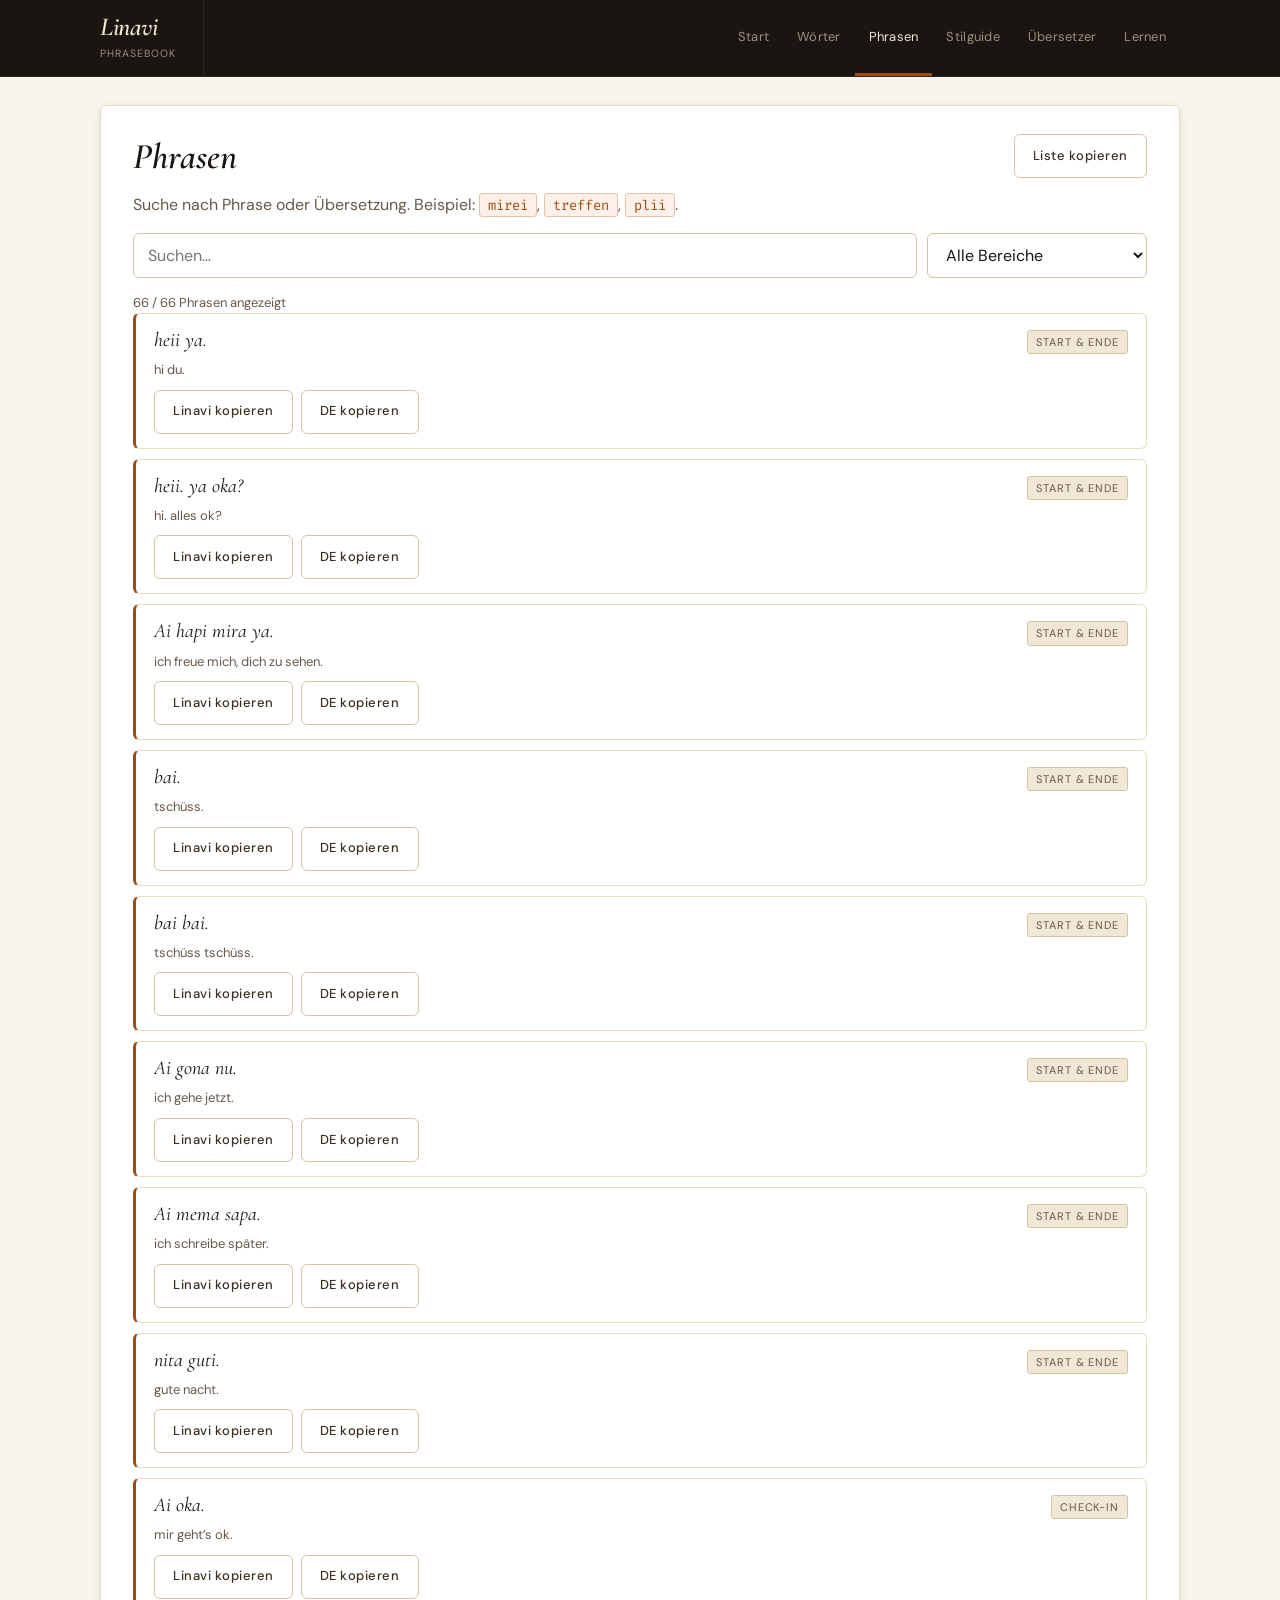
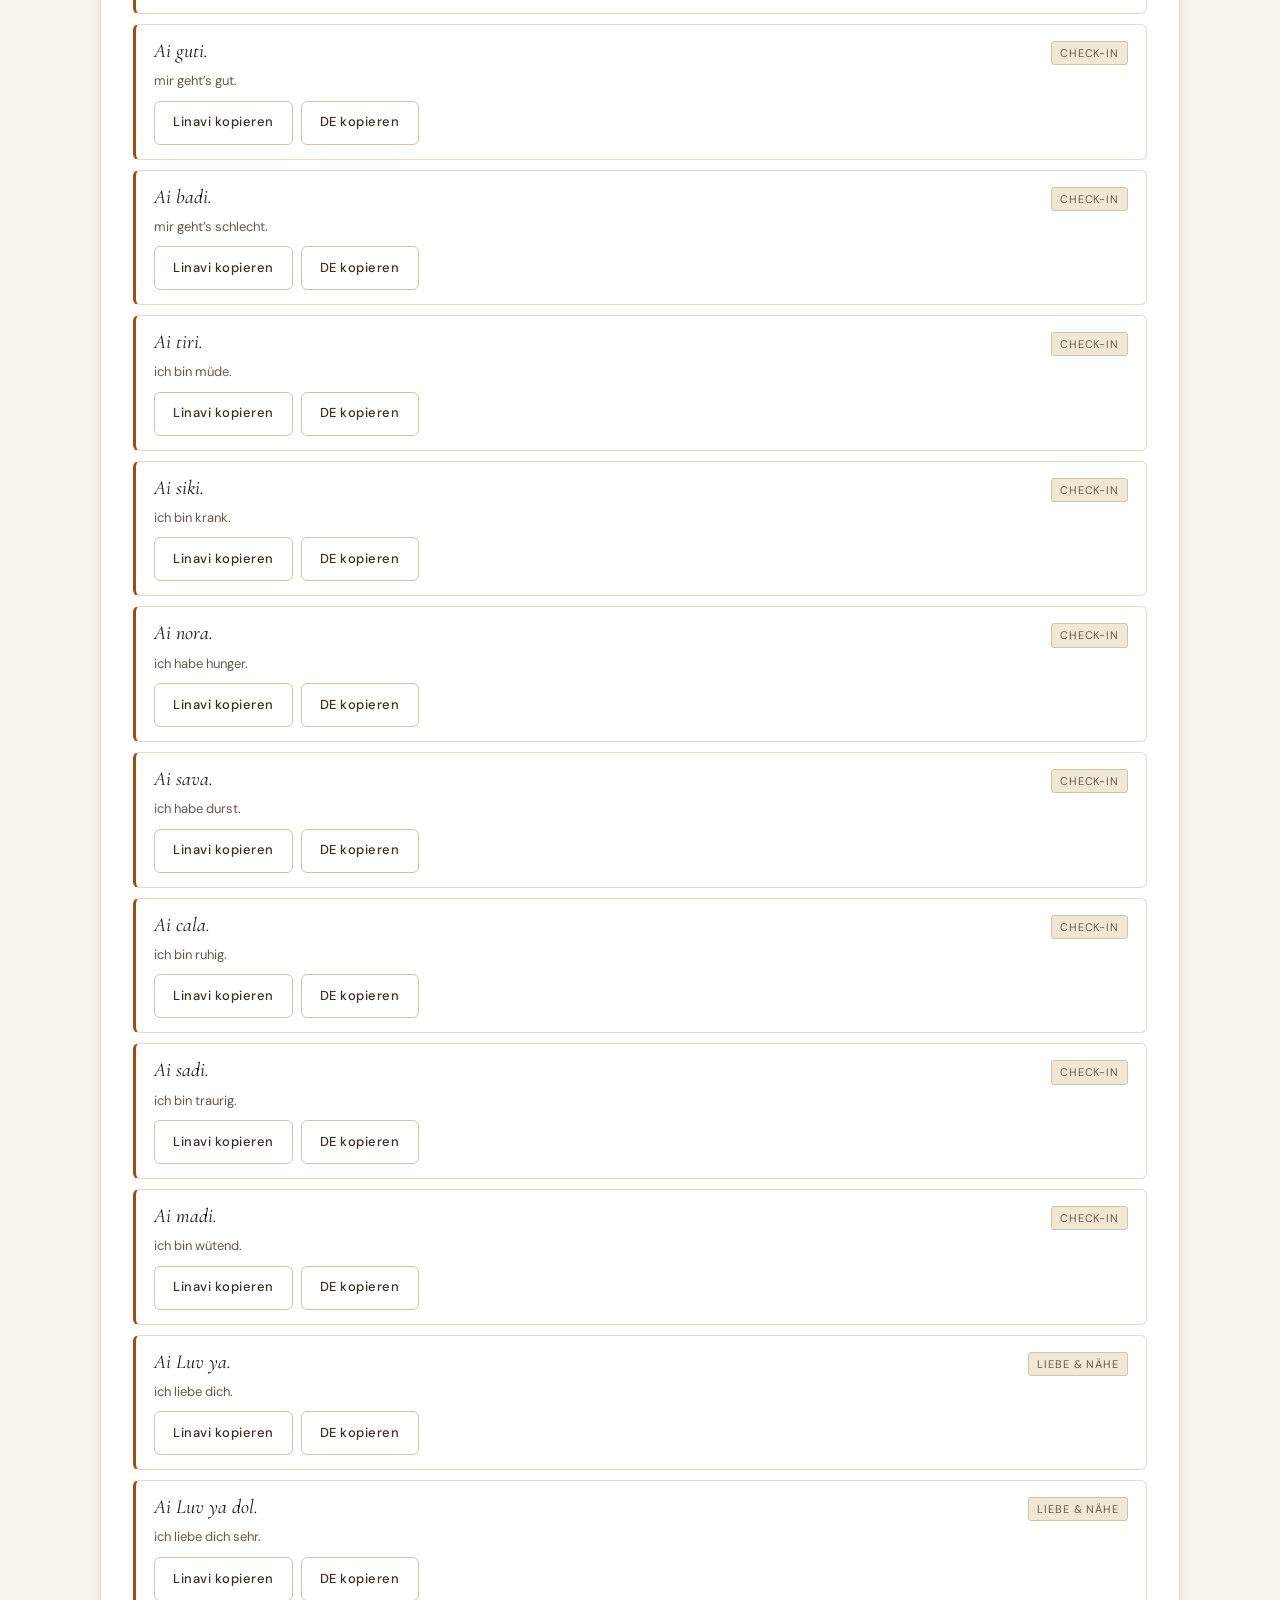
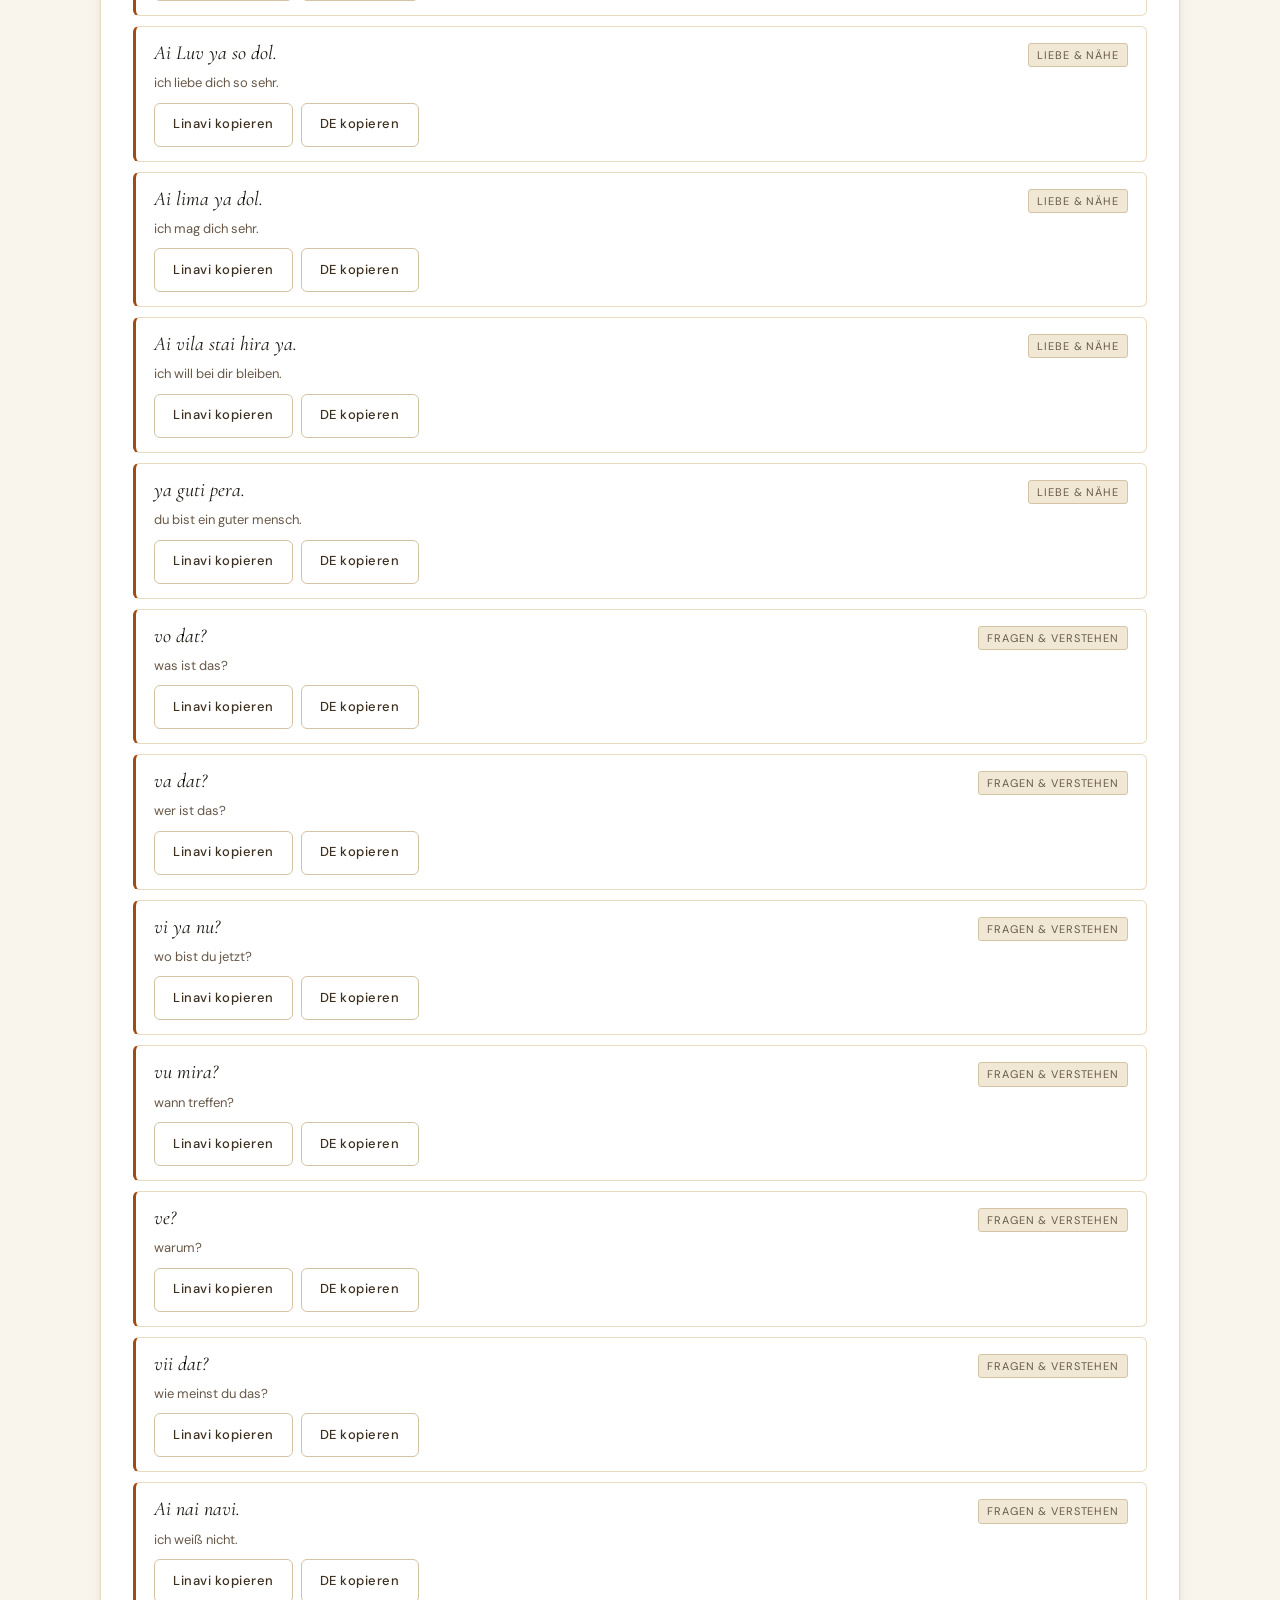
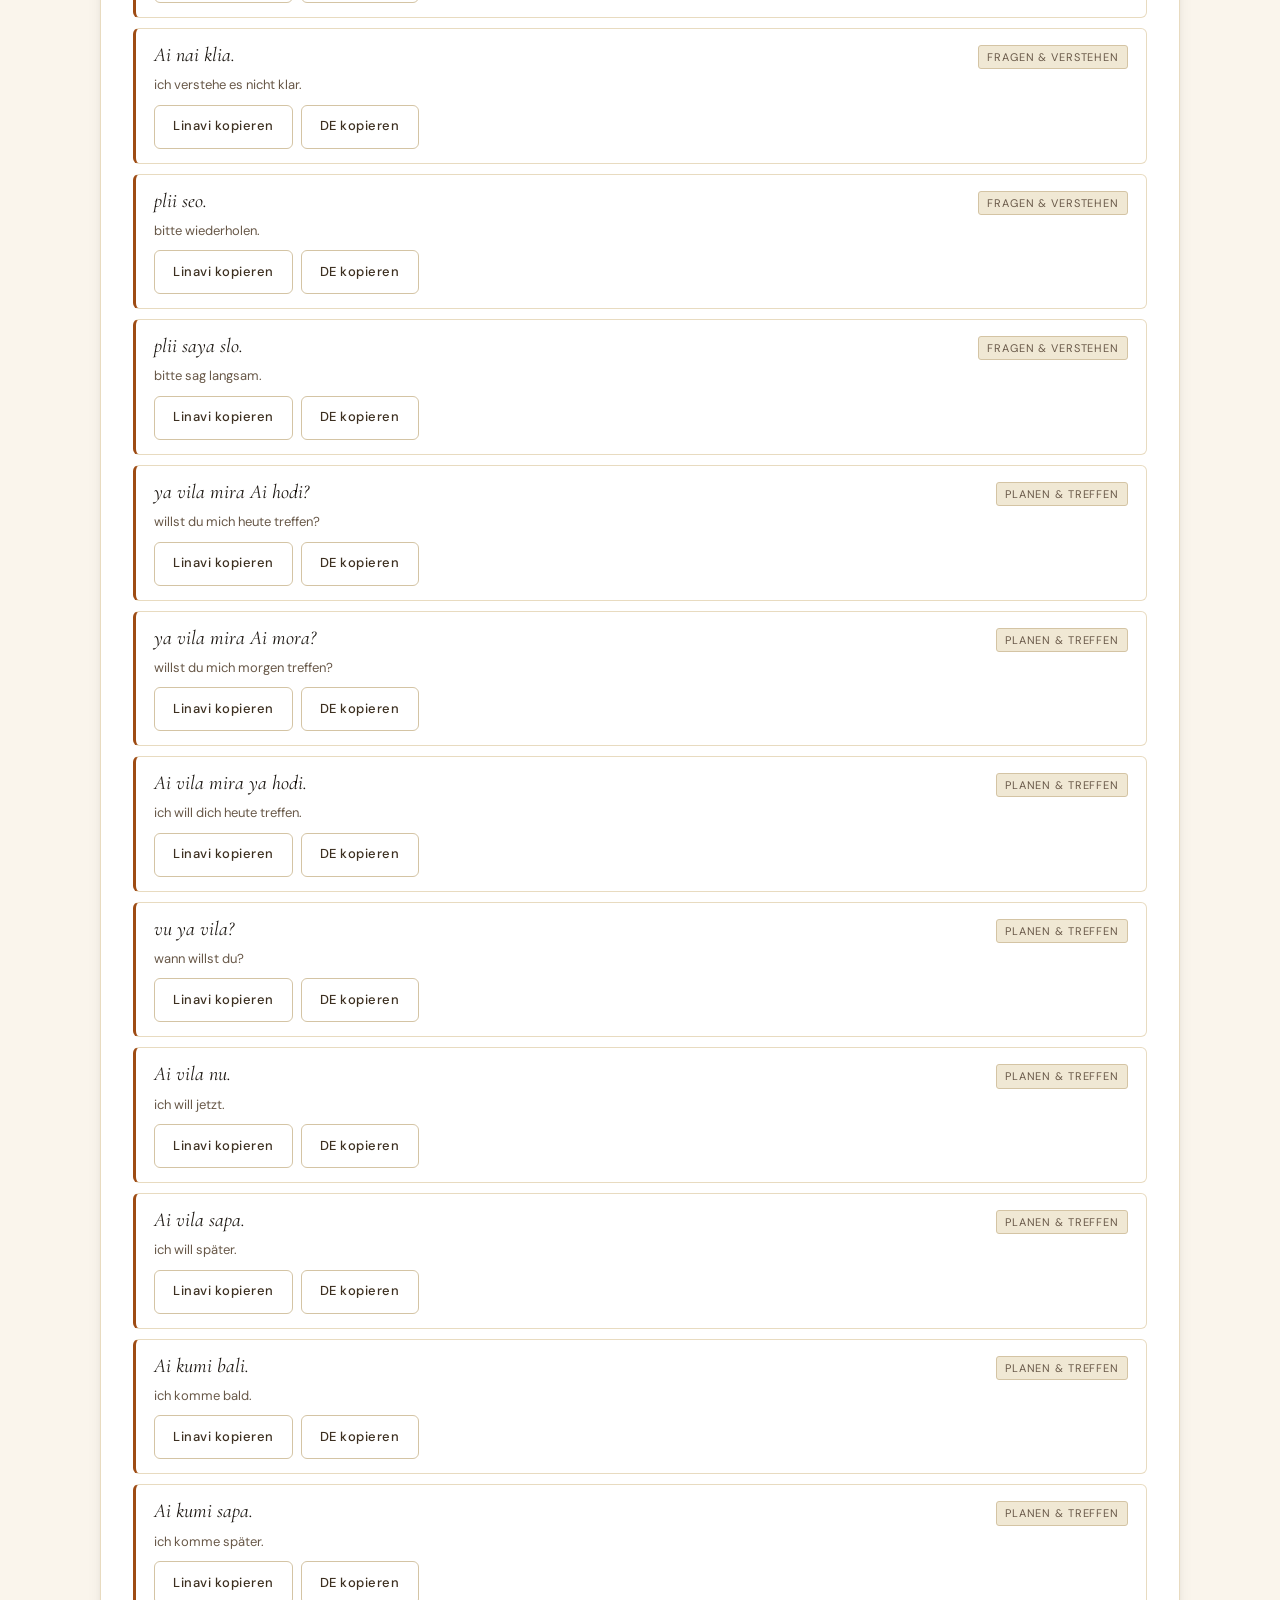
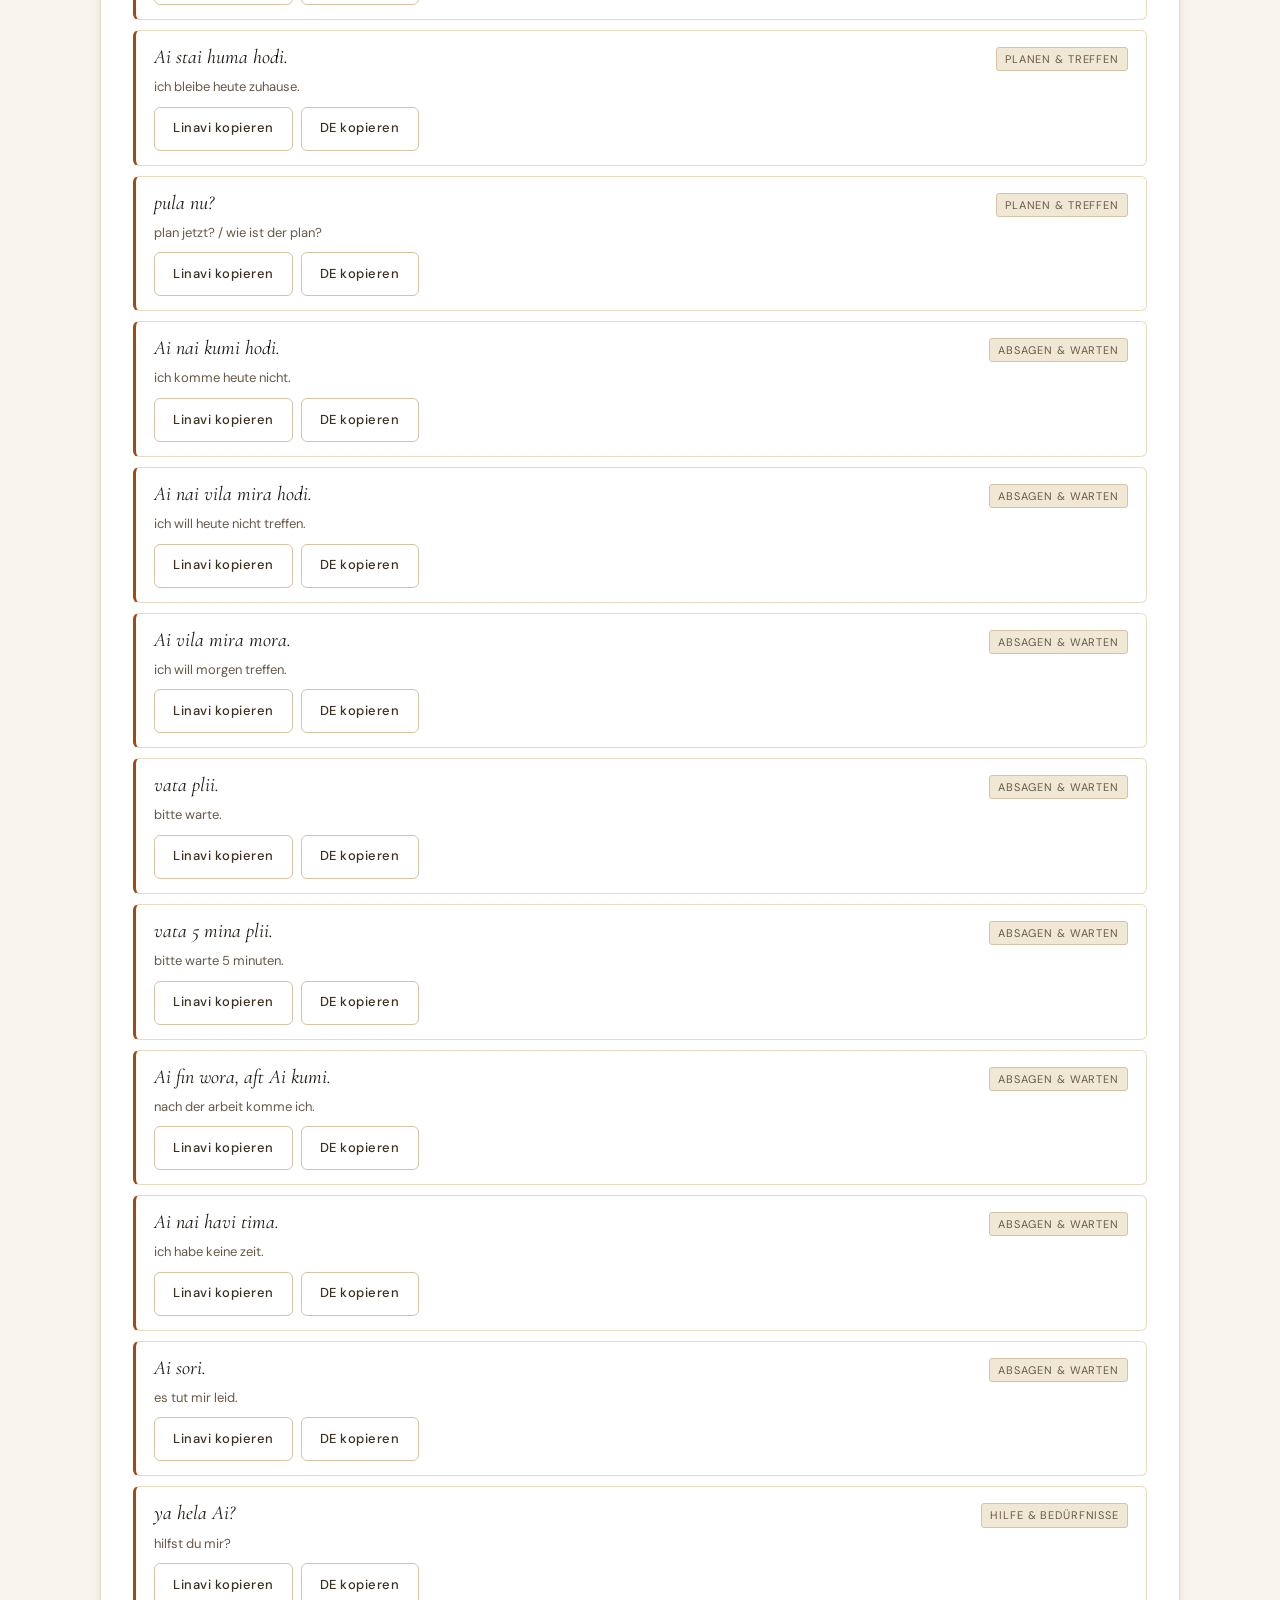
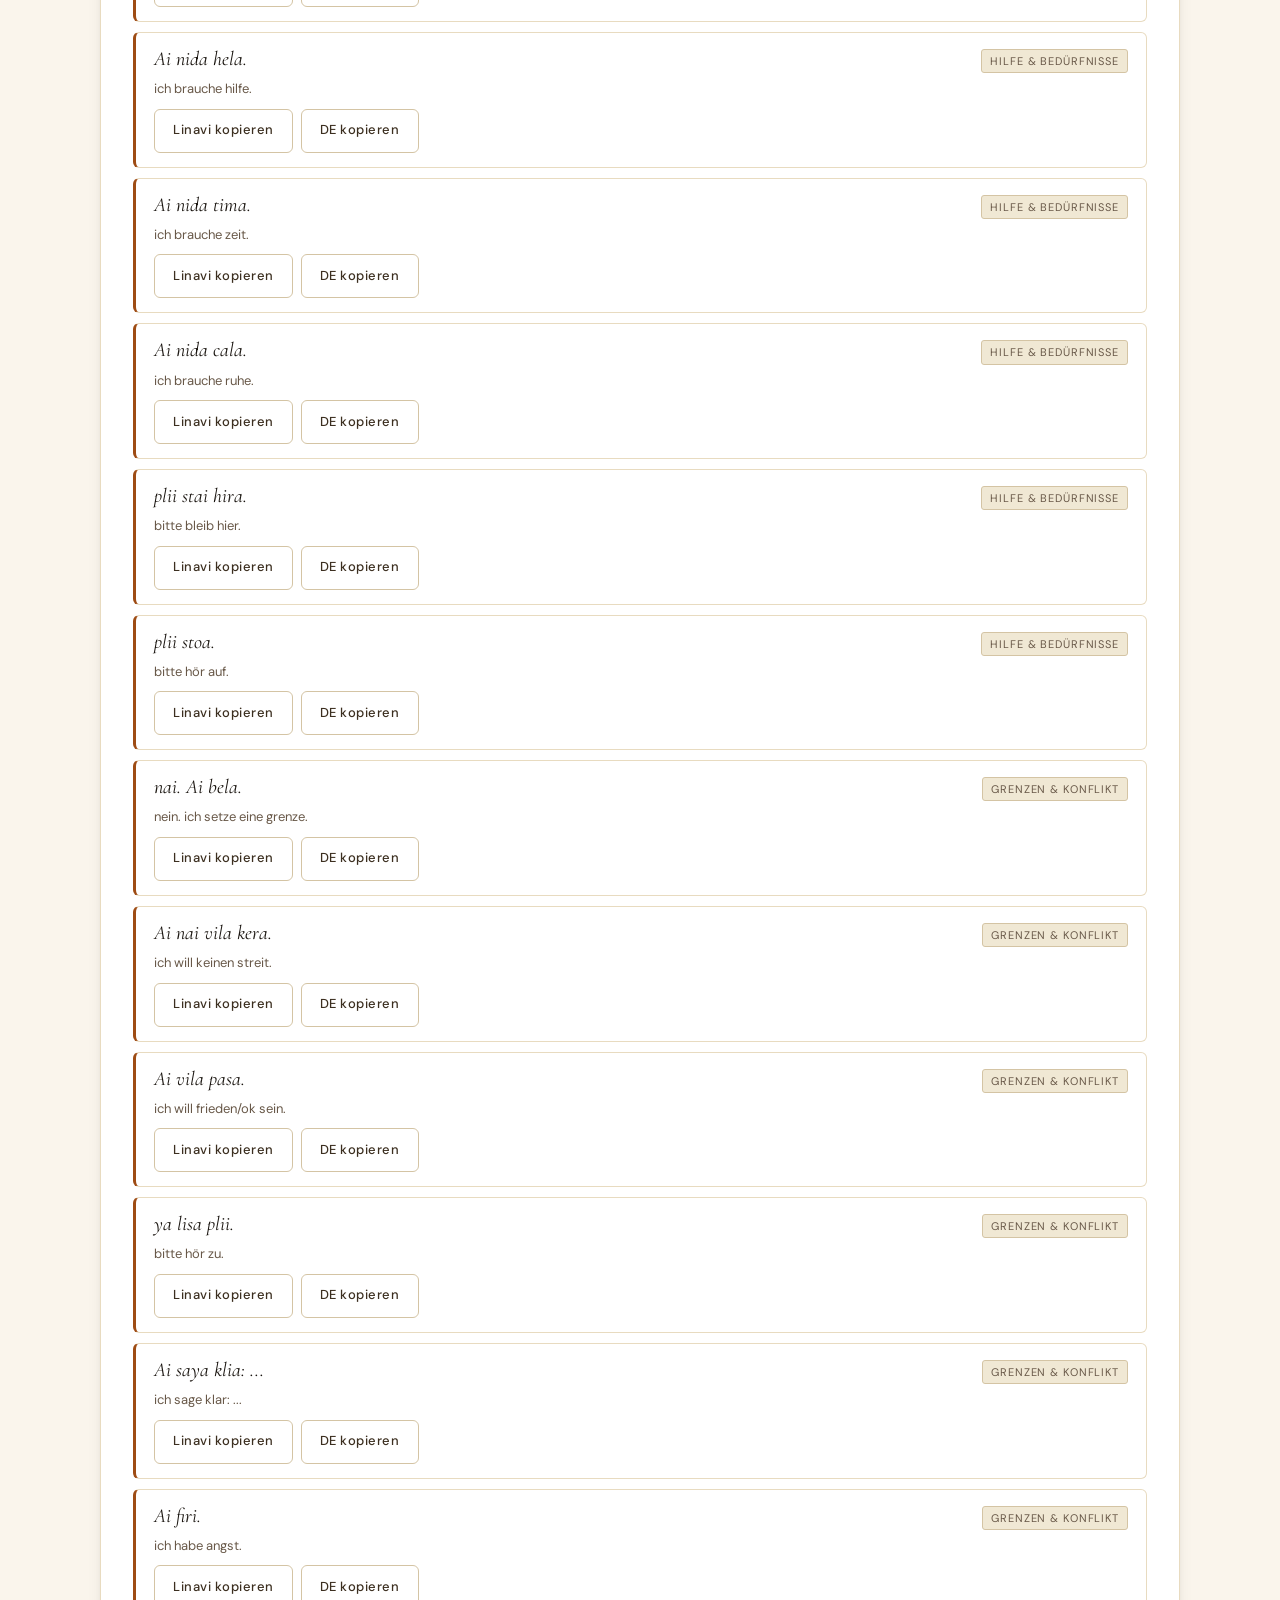
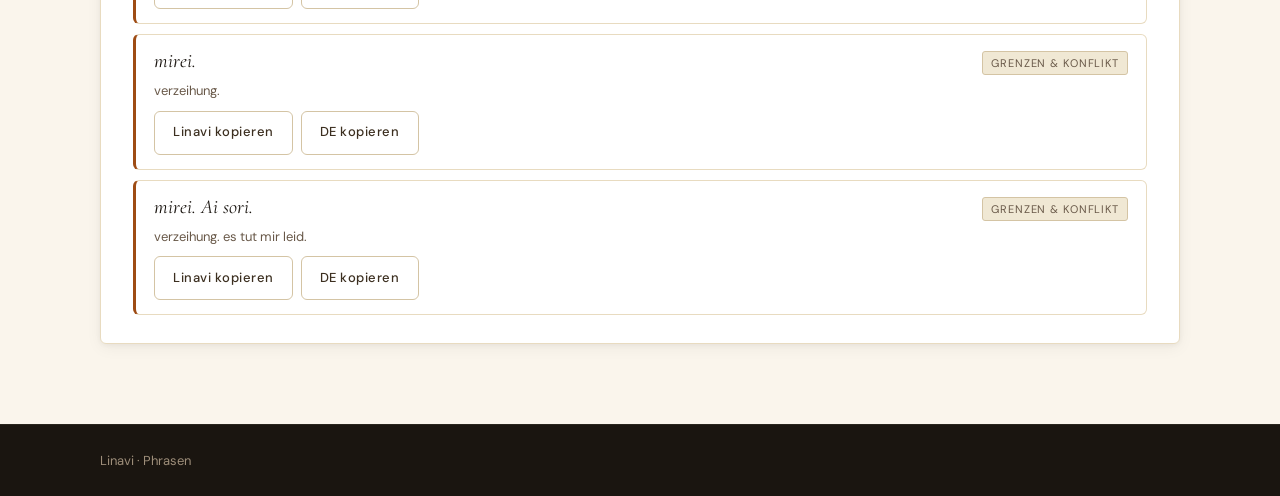
==== commit b7cbe3d5: "feature: add flashcard learning page (lernen.html) Anki-style spaced-repetition page with shuffle, s" ====
--- a/phrasen.html
+++ b/phrasen.html
@@ -20,6 +20,7 @@
         <a class="nav__link is-active" href="phrasen.html">Phrasen</a>
         <a class="nav__link" href="stilguide.html">Stilguide</a>
         <a class="nav__link" href="translate.html">Übersetzer</a>
+        <a class="nav__link" href="lernen.html">Lernen</a>
       </nav>
     </div>
   </header>
--- a/styles.css
+++ b/styles.css
@@ -11,9 +11,9 @@
   --bg-panel:   #EDE2CA;
   --ink:        #1A1510;
   --ink-2:      #3C2F20;
-  --muted:      #7A6B56;
-  --accent:     #B85C1C;
-  --accent-lt:  #F2DECE;
+  --muted:      #685848;   /* darkened: 5.4:1 on --bg */
+  --accent:     #9E4C14;   /* darkened: white text 5.3:1 */
+  --accent-lt:  #FDF0E8;   /* lightened: badge text 4.7:1 */
   --gold:       #C2941A;
   --gold-lt:    #F5EAC8;
   --border:     #D4C4A4;
@@ -23,7 +23,7 @@
   --dk-bg:      #1A1510;
   --dk-bg-2:    #231D16;
   --dk-text:    #F0E6D2;
-  --dk-muted:   #8A7B65;
+  --dk-muted:   #9E8E7A;   /* lightened: 5.5:1 on --dk-bg */
 
   /* Typography */
   --serif:  'Cormorant Garamond', Georgia, 'Times New Roman', serif;
@@ -44,7 +44,7 @@
   font-family: var(--sans);
   background: var(--bg);
   color: var(--ink);
-  font-size: 15px;
+  font-size: 16px;
   line-height: 1.65;
   -webkit-font-smoothing: antialiased;
 }
@@ -159,7 +159,7 @@
   font-size: .86em;
   padding: 2px 8px;
   border-radius: 3px;
-  border: 1px solid rgba(184,92,28,.28);
+  border: 1px solid rgba(158,76,20,.28);
   background: var(--accent-lt);
   color: var(--accent);
 }
@@ -381,7 +381,7 @@
   border-radius: var(--radius);
   outline: none;
   font-family: var(--sans);
-  font-size: 14px;
+  font-size: 16px;    /* 16px prevents iOS auto-zoom */
   transition: border-color .15s, box-shadow .15s;
 }
 .input  { flex: 1 1 260px; }
@@ -486,13 +486,16 @@
   border-radius: var(--radius);
   cursor: pointer;
   text-decoration: none;
-  display: inline-block;
+  display: inline-flex;
+  align-items: center;
+  justify-content: center;
+  min-height: 44px;   /* touch target ≥44px */
   line-height: 1.3;
   transition: background .13s, border-color .13s;
 }
 .btn:hover {
-  background: #9C4E16;
-  border-color: #9C4E16;
+  background: #7E3C0A;
+  border-color: #7E3C0A;
 }
 .btn--ghost {
   background: transparent;
@@ -559,7 +562,7 @@
   resize: vertical;
   min-height: 160px;
   font-family: var(--sans);
-  font-size: 14px;
+  font-size: 16px;    /* 16px prevents iOS auto-zoom */
   line-height: 1.6;
   transition: border-color .15s, box-shadow .15s;
 }
@@ -578,3 +581,267 @@
   color: var(--dk-muted);
   font-size: 13px;
 }
+
+/* ---------- ADD WORD FORM ---------- */
+.add-word-box {
+  margin: 14px 0;
+  border: 1px solid var(--border);
+  border-radius: var(--radius);
+  background: var(--bg-alt);
+  overflow: hidden;
+}
+.add-word-box summary {
+  padding: 10px 14px;
+  cursor: pointer;
+  font-size: 13px;
+  font-weight: 500;
+  color: var(--accent);
+  list-style: none;
+  user-select: none;
+  display: flex;
+  align-items: center;
+  gap: 8px;
+}
+.add-word-box summary::-webkit-details-marker { display: none; }
+.add-word-box summary::before {
+  content: '▸';
+  font-size: 10px;
+  display: inline-block;
+  transition: transform .15s;
+}
+.add-word-box[open] summary {
+  border-bottom: 1px solid var(--border);
+}
+.add-word-box[open] summary::before {
+  transform: rotate(90deg);
+}
+.add-word-form {
+  display: flex;
+  gap: 10px;
+  flex-wrap: wrap;
+  padding: 14px;
+  align-items: flex-end;
+}
+.add-word-form .input { flex: 1 1 160px; }
+.add-word-form .select { flex: 0 1 180px; }
+
+/* validation error highlight */
+.input.is-error,
+.select.is-error {
+  border-color: #b33;
+  box-shadow: 0 0 0 3px rgba(187,51,51,.12);
+}
+
+/* ---------- CUSTOM WORD BADGE ---------- */
+.badge-custom {
+  font-family: var(--sans);
+  font-size: 10px;
+  letter-spacing: .06em;
+  text-transform: uppercase;
+  color: var(--ink-2);
+  background: var(--gold-lt);
+  border: 1px solid rgba(194,148,26,.3);
+  padding: 1px 6px;
+  border-radius: 3px;
+  margin-left: 6px;
+  vertical-align: middle;
+}
+
+/* ---------- DELETE BUTTON ---------- */
+.btn-delete {
+  background: none;
+  border: 1px solid var(--border);
+  color: var(--muted);
+  border-radius: 3px;
+  cursor: pointer;
+  font-size: 14px;
+  padding: 2px 8px;
+  line-height: 1.4;
+  transition: background .12s, color .12s, border-color .12s;
+  min-height: 28px;
+}
+.btn-delete:hover {
+  background: var(--accent-lt);
+  color: var(--accent);
+  border-color: var(--accent);
+}
+
+/* 4th table column (delete) — narrow */
+.table td:nth-child(4),
+.table th:nth-child(4) {
+  width: 44px;
+  text-align: center;
+  padding: 8px 6px;
+}
+
+/* ---------- FOCUS VISIBLE ---------- */
+:focus-visible {
+  outline: 2px solid var(--accent);
+  outline-offset: 3px;
+  border-radius: 2px;
+}
+/* Form elements already show border+shadow on focus; suppress duplicate outline */
+.input:focus-visible,
+.select:focus-visible,
+.textarea:focus-visible {
+  outline: none;
+}
+
+/* ---------- REDUCED MOTION ---------- */
+@media (prefers-reduced-motion: reduce) {
+  *, *::before, *::after {
+    animation-duration: .01ms !important;
+    animation-iteration-count: 1 !important;
+    transition-duration: .01ms !important;
+  }
+}
+
+/* ---------- LEARN PAGE ---------- */
+.learn-mode {
+  display: flex;
+  gap: 8px;
+  flex-wrap: wrap;
+  margin-bottom: 20px;
+}
+.learn-mode-btn {
+  font-family: var(--sans);
+  font-size: 13px;
+  font-weight: 500;
+  letter-spacing: .03em;
+  border: 1px solid var(--border);
+  background: var(--bg-alt);
+  color: var(--ink-2);
+  padding: 8px 18px;
+  border-radius: var(--radius);
+  cursor: pointer;
+  min-height: 44px;
+  transition: background .12s, border-color .12s, color .12s;
+}
+.learn-mode-btn:hover {
+  background: var(--bg-panel);
+  border-color: var(--border);
+}
+.learn-mode-btn.is-active {
+  background: var(--accent);
+  border-color: var(--accent);
+  color: #fff;
+}
+
+.flashcard {
+  background: var(--dk-bg);
+  border-radius: 12px;
+  padding: 44px 40px;
+  text-align: center;
+  margin-bottom: 18px;
+  min-height: 180px;
+  display: flex;
+  flex-direction: column;
+  align-items: center;
+  justify-content: center;
+  gap: 10px;
+  transition: opacity .16s ease;
+}
+.flashcard.is-flipping { opacity: 0; }
+
+.flashcard__lang {
+  font-size: 9px;
+  letter-spacing: .22em;
+  text-transform: uppercase;
+  color: var(--dk-muted);
+}
+.flashcard__text {
+  font-family: var(--serif);
+  font-style: italic;
+  font-size: clamp(28px, 5vw, 52px);
+  color: var(--dk-text);
+  line-height: 1.15;
+}
+.flashcard[data-lang="DEUTSCH"] .flashcard__text {
+  font-family: var(--sans);
+  font-style: normal;
+  font-size: clamp(20px, 3.5vw, 36px);
+}
+.flashcard__meta {
+  font-size: 11px;
+  letter-spacing: .08em;
+  text-transform: uppercase;
+  color: var(--dk-muted);
+  border: 1px solid rgba(240,230,210,.12);
+  padding: 2px 10px;
+  border-radius: 3px;
+}
+
+.learn-progress {
+  display: flex;
+  align-items: center;
+  gap: 12px;
+  margin-bottom: 18px;
+}
+.learn-progress__bar {
+  flex: 1;
+  height: 6px;
+  background: var(--bg-panel);
+  border-radius: 99px;
+  overflow: hidden;
+}
+.learn-progress__fill {
+  height: 100%;
+  background: var(--accent);
+  border-radius: 99px;
+  width: 0%;
+  transition: width .25s ease;
+}
+.learn-progress__label {
+  font-size: 12px;
+  color: var(--muted);
+  white-space: nowrap;
+  min-width: 60px;
+  text-align: right;
+}
+
+.learn-actions {
+  display: flex;
+  gap: 10px;
+  justify-content: center;
+  flex-wrap: wrap;
+}
+.btn--correct {
+  background: #2A7A3B;
+  border-color: #2A7A3B;
+  color: #fff;
+}
+.btn--correct:hover {
+  background: #1E5E2C;
+  border-color: #1E5E2C;
+}
+.btn--again {
+  background: #9E2A2A;
+  border-color: #9E2A2A;
+  color: #fff;
+}
+.btn--again:hover {
+  background: #7A1E1E;
+  border-color: #7A1E1E;
+}
+
+.learn-done {
+  text-align: center;
+  padding: 32px 0 8px;
+}
+.learn-done__check {
+  font-size: 52px;
+  color: #2A7A3B;
+  line-height: 1;
+  margin-bottom: 12px;
+}
+.learn-done p {
+  font-family: var(--serif);
+  font-style: italic;
+  font-size: 22px;
+  color: var(--ink);
+  margin-bottom: 20px;
+}
+
+@media (max-width: 500px) {
+  .flashcard { padding: 32px 20px; }
+}
